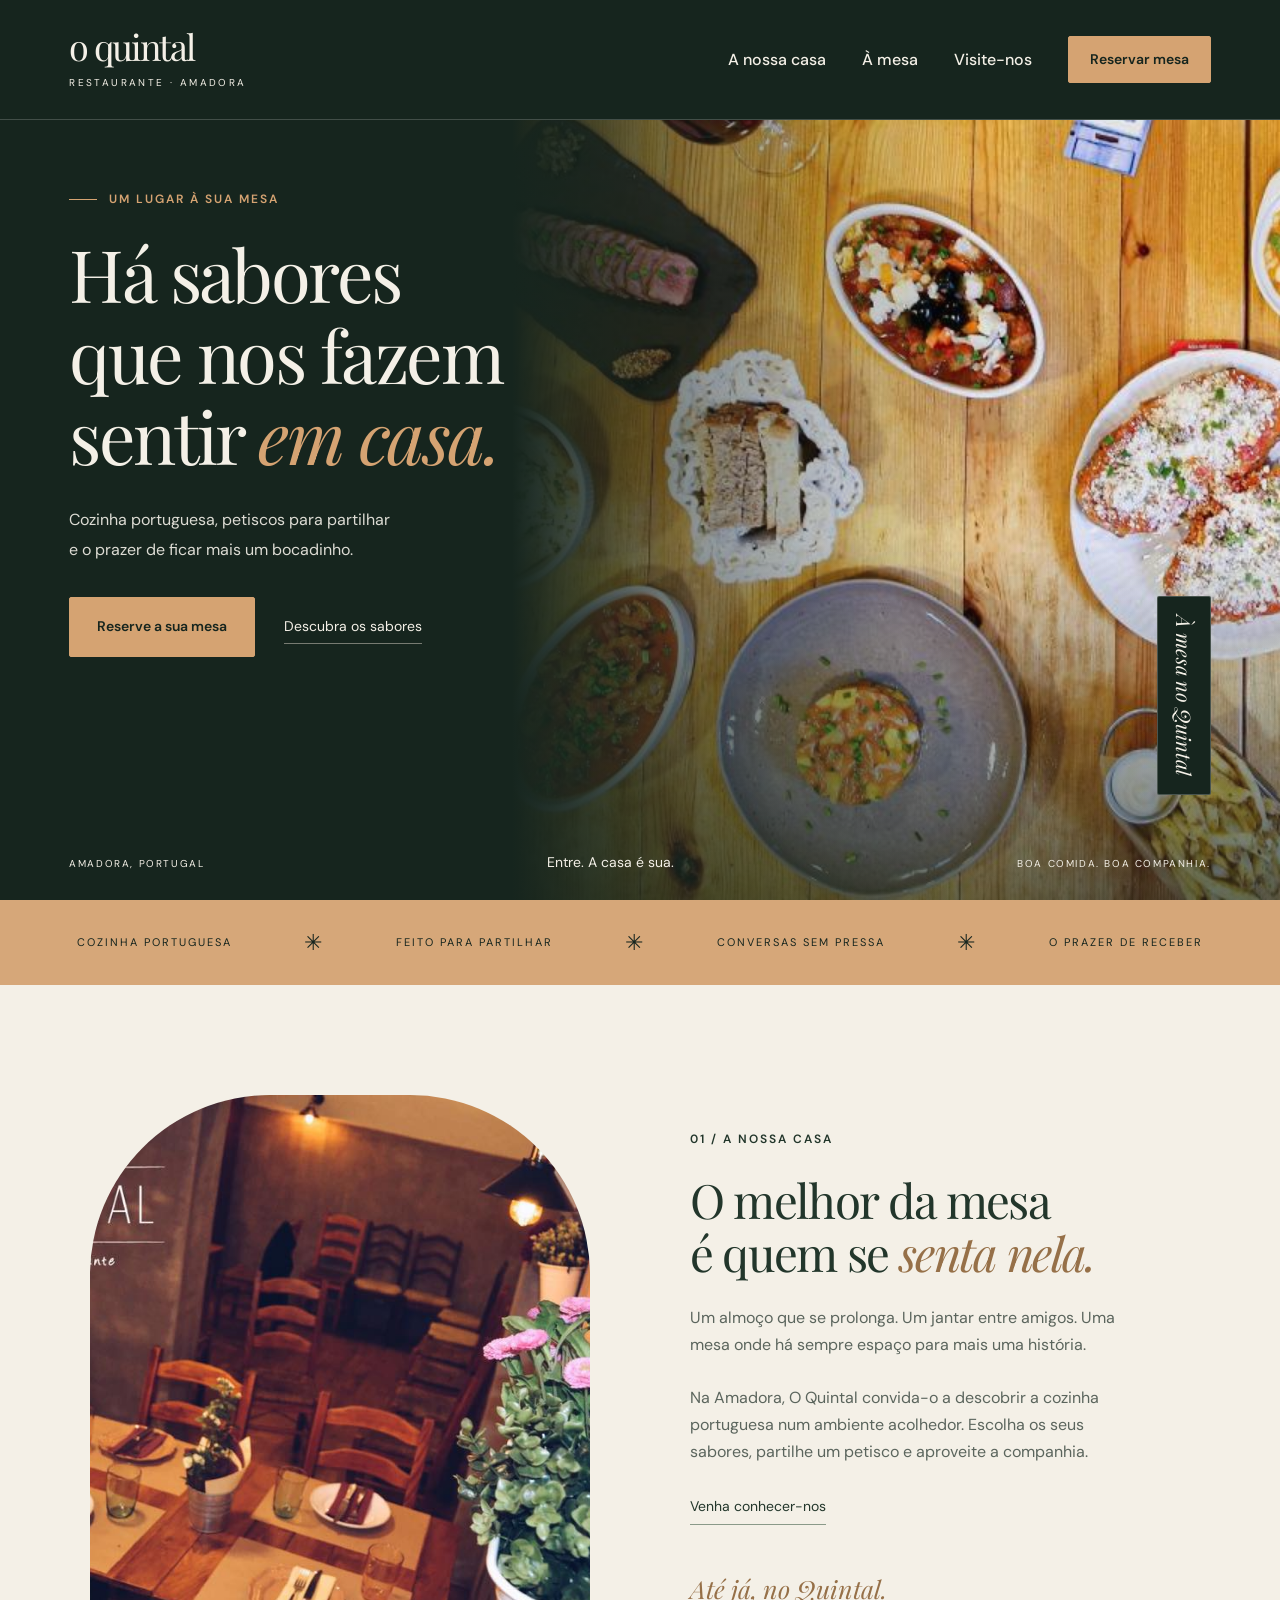
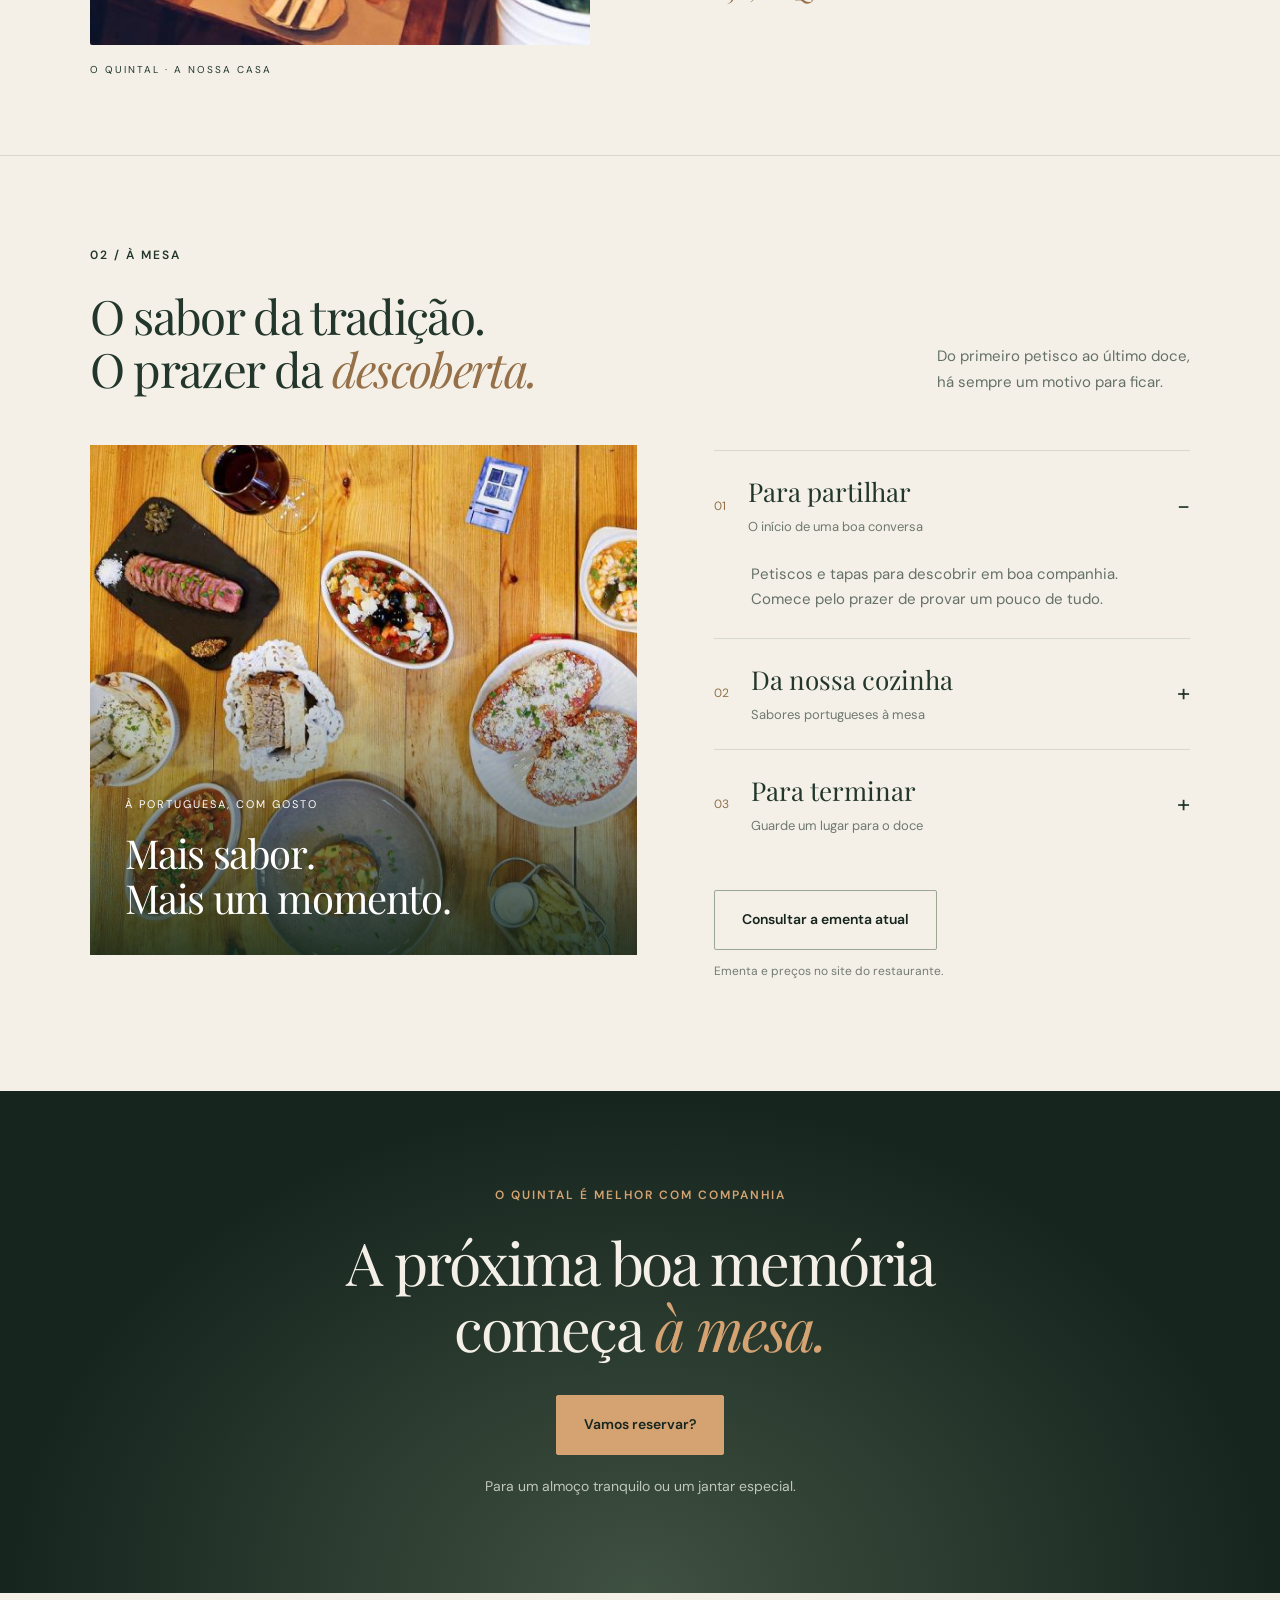
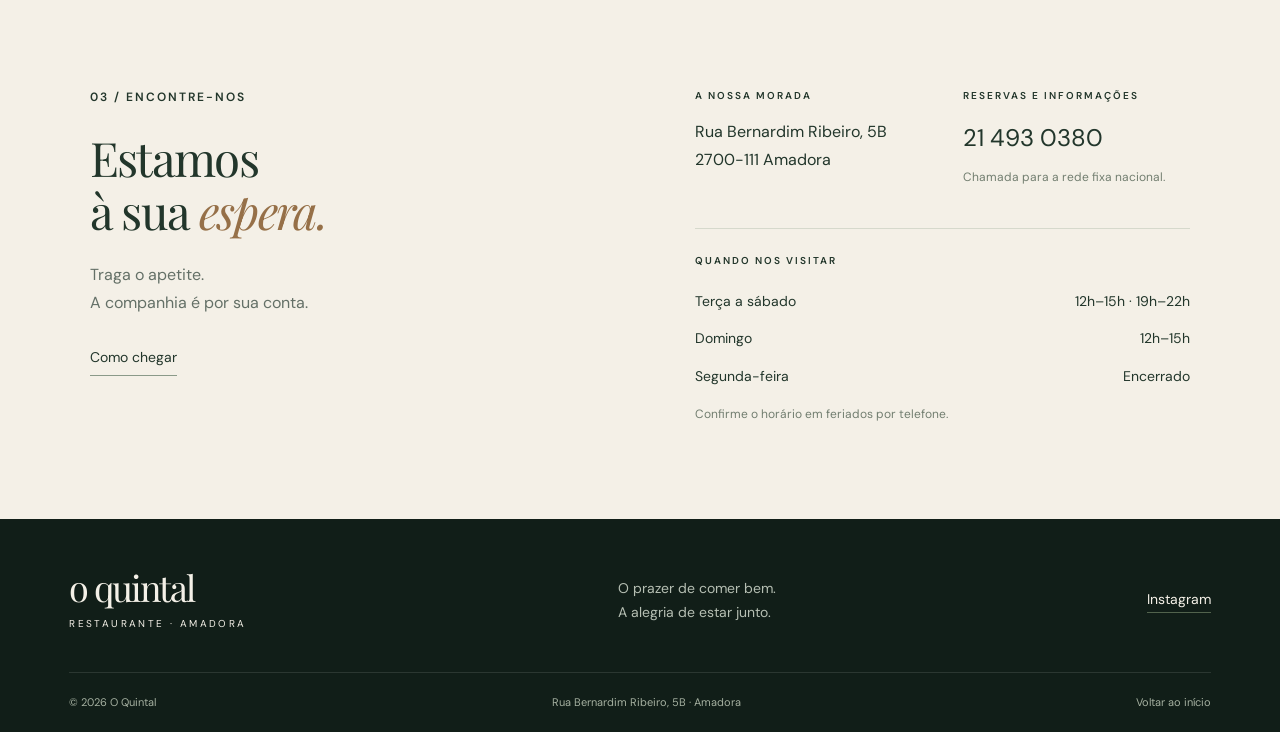
==== index.html @ 5baf6ee8 "Publish O Quintal website for GitHub Pages" ====
<!doctype html>
<html lang="pt-PT">
<head>
<meta charset="UTF-8"><meta name="viewport" content="width=device-width,initial-scale=1">
<title>O Quintal | Restaurante na Amadora</title>
<meta name="description" content="Cozinha portuguesa, petiscos e boa companhia. Conheça O Quintal, na Amadora, e reserve a sua mesa pelo telefone 21 493 0380.">
<meta name="theme-color" content="#16251e">
<link rel="icon" type="image/svg+xml" href="data:image/svg+xml,%3Csvg xmlns='http://www.w3.org/2000/svg' viewBox='0 0 64 64'%3E%3Crect width='64' height='64' rx='14' fill='%2316251e'/%3E%3Ctext x='32' y='46' text-anchor='middle' font-size='47' font-family='Georgia' fill='%23e4c49e'%3EQ%3C/text%3E%3C/svg%3E">
<link rel="stylesheet" href="style.css">
</head>
<body>
<a class="skip" href="#main">Saltar para o conteúdo</a>
<header class="header"><a class="brand" href="#inicio" aria-label="O Quintal, início">o quintal<span>RESTAURANTE · AMADORA</span></a><button class="menu-toggle" aria-expanded="false" aria-controls="navigation">Menu <span>☰</span></button><nav id="navigation" aria-label="Navegação principal"><a href="#casa">A nossa casa</a><a href="#mesa">À mesa</a><a href="#visita">Visite-nos</a><button class="button small reserve">Reservar mesa</button></nav></header>
<main id="main">
<section class="hero" id="inicio"><div class="hero-image" role="img" aria-label="Sabores e ambiente do restaurante O Quintal"></div><div class="hero-content"><p class="eyebrow"><span></span> UM LUGAR À SUA MESA</p><h1>Há sabores<br>que nos fazem<br>sentir <em>em casa.</em></h1><p class="hero-intro">Cozinha portuguesa, petiscos para partilhar<br class="desktop"> e o prazer de ficar mais um bocadinho.</p><div class="hero-actions"><button class="button reserve">Reserve a sua mesa</button><a class="text-link" href="#mesa">Descubra os sabores</a></div></div><div class="hero-bottom"><span>AMADORA, PORTUGAL</span><a href="#casa">Entre. A casa é sua.</a><span>BOA COMIDA. BOA COMPANHIA.</span></div><div class="photo-label">À mesa no Quintal</div></section>
<div class="ribbon"><span>COZINHA PORTUGUESA</span><i>✳</i><span>FEITO PARA PARTILHAR</span><i>✳</i><span>CONVERSAS SEM PRESSA</span><i>✳</i><span>O PRAZER DE RECEBER</span></div>
<section class="story section" id="casa"><div class="story-photo"><img src="assets/casa.jpg" alt="Um olhar sobre o ambiente do restaurante O Quintal" loading="lazy"><span class="image-caption">O QUINTAL · A NOSSA CASA</span></div><div class="story-copy"><p class="eyebrow">01 / A NOSSA CASA</p><h2>O melhor da mesa<br>é quem se <em>senta nela.</em></h2><p>Um almoço que se prolonga. Um jantar entre amigos. Uma mesa onde há sempre espaço para mais uma história.</p><p>Na Amadora, O Quintal convida-o a descobrir a cozinha portuguesa num ambiente acolhedor. Escolha os seus sabores, partilhe um petisco e aproveite a companhia.</p><a href="#visita" class="text-link dark">Venha conhecer-nos</a><div class="signature">Até já, no Quintal.</div></div></section>
<section class="food section" id="mesa"><div class="section-top"><div><p class="eyebrow">02 / À MESA</p><h2>O sabor da tradição.<br>O prazer da <em>descoberta.</em></h2></div><p>Do primeiro petisco ao último doce,<br>há sempre um motivo para ficar.</p></div><div class="food-grid"><div class="food-main"><img src="assets/mesa.jpg" alt="Um prato servido no restaurante O Quintal" loading="lazy"><div class="food-overlay"><span>À PORTUGUESA, COM GOSTO</span><h3>Mais sabor.<br>Mais um momento.</h3></div></div><div class="food-list"><button class="food-category" aria-expanded="true" aria-controls="petiscos"><span class="number">01</span><span><strong>Para partilhar</strong><small>O início de uma boa conversa</small></span><b>−</b></button><div id="petiscos" class="category-description">Petiscos e tapas para descobrir em boa companhia. Comece pelo prazer de provar um pouco de tudo.</div><button class="food-category" aria-expanded="false" aria-controls="cozinha"><span class="number">02</span><span><strong>Da nossa cozinha</strong><small>Sabores portugueses à mesa</small></span><b>+</b></button><div id="cozinha" class="category-description" hidden>Peixe, carne e opções vegetarianas. Consulte a ementa atual e escolha o que lhe apetece hoje.</div><button class="food-category" aria-expanded="false" aria-controls="doces"><span class="number">03</span><span><strong>Para terminar</strong><small>Guarde um lugar para o doce</small></span><b>+</b></button><div id="doces" class="category-description" hidden>Uma sobremesa, um café e mais uns minutos à conversa. Termine a refeição ao seu ritmo.</div><a class="button outline" href="https://oquintal.mdig.pt/" target="_blank" rel="noopener">Consultar a ementa atual</a><p class="menu-note">Ementa e preços no site do restaurante.</p></div></div></section>
<section class="invitation"><p class="eyebrow">O QUINTAL É MELHOR COM COMPANHIA</p><h2>A próxima boa memória<br>começa <em>à mesa.</em></h2><button class="button reserve">Vamos reservar?</button><span>Para um almoço tranquilo ou um jantar especial.</span></section>
<section class="visit section" id="visita"><div class="visit-heading"><p class="eyebrow">03 / ENCONTRE-NOS</p><h2>Estamos<br>à sua <em>espera.</em></h2><p>Traga o apetite.<br>A companhia é por sua conta.</p><a class="text-link dark" href="https://www.google.com/maps/search/?api=1&query=O+Quintal+Rua+Bernardim+Ribeiro+5B+Amadora" target="_blank" rel="noopener">Como chegar</a></div><div class="visit-details"><div><p class="eyebrow">A NOSSA MORADA</p><p>Rua Bernardim Ribeiro, 5B<br>2700-111 Amadora</p></div><div><p class="eyebrow">RESERVAS E INFORMAÇÕES</p><a class="phone" href="tel:+351214930380">21 493 0380</a><small>Chamada para a rede fixa nacional.</small></div><div class="hours"><p class="eyebrow">QUANDO NOS VISITAR</p><dl><div><dt>Terça a sábado</dt><dd>12h–15h · 19h–22h</dd></div><div><dt>Domingo</dt><dd>12h–15h</dd></div><div><dt>Segunda-feira</dt><dd>Encerrado</dd></div></dl><small>Confirme o horário em feriados por telefone.</small></div></div></section>
</main>
<footer><div class="footer-top"><a href="#inicio" class="brand">o quintal<span>RESTAURANTE · AMADORA</span></a><p>O prazer de comer bem.<br>A alegria de estar junto.</p><a href="https://www.instagram.com/oquintalrestaurante_/" target="_blank" rel="noopener">Instagram</a></div><div class="footer-bottom"><span>© <span id="year">2026</span> O Quintal</span><span>Rua Bernardim Ribeiro, 5B · Amadora</span><a href="#inicio">Voltar ao início</a></div></footer>
<dialog id="reservation"><button class="dialog-close" aria-label="Fechar">×</button><p class="eyebrow">UM LUGAR À SUA MESA</p><h2>Marcamos<br><em>um encontro?</em></h2><p>As reservas são feitas por telefone. Ligue-nos para combinar o dia, a hora e o número de pessoas.</p><a class="button" href="tel:+351214930380">Ligar · 21 493 0380</a><small>Chamada para a rede fixa nacional.<br>A reserva fica confirmada diretamente com o restaurante.</small></dialog>
<script src="script.js"></script>
</body></html>
---- style.css ----
@import url('https://fonts.googleapis.com/css2?family=DM+Sans:wght@400;500;600;700&family=Playfair+Display:ital,wght@0,400;0,500;0,600;1,400;1,500&display=swap');
:root{--forest:#16251e;--cream:#f4f0e7;--copper:#d5a372;--ink:#22362b;--line:#d6d9cc}*{box-sizing:border-box}html{scroll-behavior:smooth;scroll-padding-top:100px}body{margin:0;background:var(--cream);color:var(--ink);font:16px/1.7 'DM Sans',sans-serif}a{color:inherit;text-decoration:none}button{font:inherit;cursor:pointer}button,a{-webkit-tap-highlight-color:transparent}button:focus-visible,a:focus-visible{outline:3px solid var(--copper);outline-offset:5px}h1,h2,h3,p{margin:0}h1,h2,h3{font-family:'Playfair Display',Georgia,serif;font-weight:400;line-height:1.12;letter-spacing:-.035em}em{font-weight:400;color:var(--copper)}img{width:100%;height:100%;object-fit:cover;display:block}.skip{position:fixed;left:15px;top:-90px;z-index:200;background:white;padding:12px}.skip:focus{top:10px}.header{position:absolute;top:0;left:0;width:100%;padding:28px 5.4%;display:flex;justify-content:space-between;align-items:center;z-index:10;color:var(--cream);border-bottom:1px solid #ffffff24}.brand{font-family:'Playfair Display',Georgia,serif;line-height:1;font-size:36px;letter-spacing:-2px;white-space:nowrap}.brand span{font:10px/1.6 'DM Sans',sans-serif;letter-spacing:2.4px;display:block;margin-top:11px}.header nav{display:flex;gap:36px;align-items:center;font-size:14px}.button{display:inline-flex;justify-content:center;align-items:center;background:var(--copper);border:1px solid var(--copper);color:var(--forest);padding:17px 27px;font-weight:600;font-size:14px;transition:background .2s,transform .2s;border-radius:2px}.button:hover{background:#ecc09a;transform:translateY(-2px)}.button.small{padding:11px 21px}.menu-toggle{display:none}.hero{position:relative;min-height:800px;height:100svh;max-height:1050px;background:var(--forest);color:var(--cream);overflow:hidden}.hero-image{position:absolute;inset:0 0 0 40%;background:url('assets/hero.jpg') center/cover}.hero-image:after{content:'';position:absolute;inset:0;background:linear-gradient(90deg,var(--forest) 0%,#16251e70 25%,#16251e0a 60%),linear-gradient(0deg,#16251e9c,transparent 40%)}.hero-content{position:relative;padding:190px 5.4% 125px;max-width:850px}.eyebrow{font-size:12px;font-weight:600;letter-spacing:2px;line-height:1.5;margin-bottom:25px}.hero .eyebrow{color:var(--copper);display:flex;align-items:center;gap:12px}.eyebrow span{width:28px;height:1px;background:var(--copper)}h1{font-size:clamp(56px,5.65vw,86px)}.hero-intro{margin-top:29px;color:#dddcd4;font-size:16px;line-height:1.85}.hero-actions{display:flex;gap:29px;align-items:center;margin-top:33px}.text-link{font-size:14px;display:inline-block;border-bottom:1px solid #dfdace7a;padding:5px 0}.text-link:hover{color:var(--copper)}.hero-bottom{position:absolute;bottom:25px;left:5.4%;right:5.4%;display:flex;justify-content:space-between;font-size:10px;letter-spacing:1.6px;align-items:center}.hero-bottom a{font-size:14px;letter-spacing:0}.photo-label{position:absolute;right:5.4%;bottom:105px;font-family:'Playfair Display';font-size:18px;font-style:italic;writing-mode:vertical-rl}.ribbon{display:flex;justify-content:space-around;align-items:center;padding:24px 4%;background:#d6a779;font-size:11px;letter-spacing:2px;gap:20px;color:var(--forest)}.ribbon i{font-style:normal;font-size:22px}.section{padding:110px 7%;max-width:1600px;margin:auto}.story{display:grid;grid-template-columns:1fr 1fr;gap:9%;align-items:center}.story-photo{height:550px;position:relative}.story-photo img{border-radius:180px 180px 2px 2px}.image-caption{position:absolute;bottom:-33px;font-size:10px;letter-spacing:2px}.story-copy h2,h2{font-size:clamp(37px,3.7vw,56px)}.story-copy em,.visit em,.food em{color:#967048}.story-copy p:not(.eyebrow){margin-top:25px;color:#5b655d;max-width:430px}.dark{border-color:#8a9a89;margin-top:25px}.signature{font-family:'Playfair Display';font-size:25px;font-style:italic;margin-top:43px;color:#967048}.food{border-top:1px solid var(--line);padding-top:90px}.section-top{display:flex;justify-content:space-between;gap:30px;align-items:flex-end}.section-top>p{color:#647067;font-size:15px}.food-grid{display:grid;grid-template-columns:1.15fr 1fr;gap:7%;margin-top:50px}.food-main{position:relative;height:510px;overflow:hidden}.food-main:after{content:'';position:absolute;inset:40% 0 0;background:linear-gradient(transparent,#10271ad9)}.food-overlay{position:absolute;bottom:35px;left:35px;z-index:1;color:white}.food-overlay>span{font-size:11px;letter-spacing:2px}.food-overlay h3{font-size:40px;margin-top:15px}.food-list{padding-top:5px}.food-category{width:100%;display:flex;align-items:center;gap:22px;text-align:left;border:0;border-top:1px solid var(--line);background:transparent;padding:23px 0;color:var(--ink)}.food-category .number{font-size:12px;color:#92704a}.food-category strong{font:26px 'Playfair Display';display:block}.food-category small{display:block;color:#70796f;font-size:13px;margin-top:7px}.food-category b{margin-left:auto;font-size:24px;font-weight:400}.category-description{font-size:15px;line-height:1.7;color:#657067;padding:0 30px 25px 37px}.outline{background:transparent;border-color:#9aa792;margin-top:30px}.menu-note{font-size:12px;color:#737c72;margin-top:11px}.invitation{background:var(--forest);color:var(--cream);text-align:center;padding:95px 20px;background-image:radial-gradient(ellipse at 50% 100%,#3f5141 0%,transparent 70%)}.invitation .eyebrow{color:var(--copper)}.invitation h2{font-size:clamp(40px,4.6vw,68px)}.invitation .button{margin-top:34px}.invitation>span{display:block;margin-top:20px;font-size:14px;color:#bfc6bb}.visit{display:grid;grid-template-columns:1fr 1fr;gap:10%;padding-top:95px;padding-bottom:95px}.visit-heading>p:not(.eyebrow){margin-top:24px;color:#647067}.visit-details{display:grid;grid-template-columns:1fr 1fr;gap:40px}.visit-details .eyebrow{font-size:10px;margin-bottom:15px}.visit-details small{display:block;font-size:12px;color:#727e70;margin-top:8px}.phone{font-size:24px;white-space:nowrap}.hours{grid-column:1/-1;border-top:1px solid var(--line);padding-top:24px}dl{margin:0}dl div{display:flex;justify-content:space-between;font-size:14px;padding:7px 0;gap:20px}dd{margin:0}footer{background:#111e18;padding:50px 5.4% 20px;color:var(--cream)}.footer-top{display:flex;justify-content:space-between;align-items:center;padding-bottom:40px}.footer-top>p{font-size:14px;color:#b6bfb3}.footer-top>a:last-child{font-size:14px;border-bottom:1px solid #52634d}.footer-bottom{border-top:1px solid #ffffff1c;padding-top:20px;display:flex;justify-content:space-between;gap:20px;font-size:11px;color:#a5b0a0}dialog{background:var(--cream);color:var(--ink);padding:50px;max-width:530px;width:calc(100% - 30px);border:0;border-radius:4px}dialog::backdrop{background:#09140fcc;backdrop-filter:blur(5px)}dialog h2{font-size:48px}dialog em{color:#967048}dialog p:not(.eyebrow){margin-top:25px;color:#677164}dialog .button{margin-top:27px}dialog small{display:block;margin-top:20px;color:#6f786b;font-size:12px}.dialog-close{position:absolute;right:17px;top:10px;background:none;border:0;font-size:32px;color:var(--ink)}
@media(min-width:1600px){.hero-content{padding-top:220px}}@media(max-width:1000px){.header nav{gap:20px}.hero-content{padding-top:180px}.hero-image{left:25%}.section{padding:80px 5%}.story{gap:6%}.story-photo{height:470px}.food-grid{gap:5%}.visit-details{grid-template-columns:1fr;gap:24px}.hours{grid-column:auto}.hero-bottom>span:last-child{display:none}.hero{min-height:790px}}
@media(max-width:700px){html{scroll-padding-top:25px}.header{padding:24px 6%}.brand{font-size:30px}.brand span{font-size:9px}.menu-toggle{display:flex;align-items:center;gap:12px;background:none;border:0;color:var(--cream);font-size:14px}.menu-toggle span{font-size:23px}.header nav{display:none;position:absolute;left:0;right:0;top:100%;background:var(--forest);padding:25px 6%;border-top:1px solid #ffffff24}.header nav.open{display:flex;flex-direction:column;align-items:flex-start}.hero{height:auto;min-height:830px}.hero-image{left:0;background-position:65% center;opacity:.62}.hero-image:after{background:linear-gradient(90deg,#16251ee0,#16251e50),linear-gradient(0deg,#16251e,transparent 80%)}.hero-content{padding:178px 6% 130px}.hero .eyebrow{font-size:10px;letter-spacing:1.6px}h1{font-size:55px}.hero-intro{font-size:15px}.hero-actions{gap:22px;flex-wrap:wrap}.hero-bottom{left:6%;right:6%;bottom:30px;align-items:flex-end;gap:20px}.hero-bottom span{font-size:9px;max-width:120px}.photo-label{display:none}.ribbon{padding:20px 15px;flex-wrap:wrap;gap:9px 20px;font-size:9px;letter-spacing:1.5px}.ribbon i{font-size:15px}.ribbon>span:nth-of-type(n+3),.ribbon i:nth-of-type(n+2){display:none}.section{padding:65px 6%}.story,.food-grid,.visit{grid-template-columns:1fr;gap:45px}.story-photo{height:430px;margin-bottom:20px}.story-photo img{border-radius:140px 140px 2px 2px}.story-copy h2,h2{font-size:38px}.eyebrow{font-size:10px;margin-bottom:20px}.story-copy p:not(.eyebrow){font-size:15px}.signature{margin-top:28px}.section-top{display:block}.section-top>p{margin-top:25px}.food-grid{margin-top:35px;gap:25px}.food-main{height:380px}.food-overlay{left:25px;bottom:25px}.food-overlay h3{font-size:36px}.invitation{padding:65px 6%}.invitation h2{font-size:41px}.invitation .eyebrow{font-size:9px;letter-spacing:1.5px}.visit-details{grid-template-columns:1fr;gap:30px}.visit .phone{font-size:28px}.visit-details .eyebrow{font-size:11px}.visit-details small{font-size:12px}.footer-top{flex-wrap:wrap;gap:30px}.footer-top>p{font-size:13px}.footer-bottom{flex-direction:column;gap:8px}dialog{padding:40px 27px}dialog h2{font-size:42px}.desktop{display:none}}@media(prefers-reduced-motion:reduce){html{scroll-behavior:auto}*{transition:none!important}}
/* Keep navigation and the photo caption readable over every image area. */
.header{background:#16251e;border-bottom:1px solid #ffffff30;color:#f4f0e7}
.header nav{font-size:16px;font-weight:500}
.header nav>a{padding:8px 0;color:#f4f0e7}
.header nav>a:hover{color:#e9ba8d}
.menu-toggle{color:#f4f0e7;font-weight:600}
.photo-label{background:#16251e;color:#f4f0e7;border:1px solid #ffffff38;padding:18px 12px;font-size:20px;line-height:1.4;border-radius:2px}
@media(max-width:700px){.photo-label{display:block;writing-mode:horizontal-tb;right:6%;bottom:105px;padding:9px 14px;font-size:16px}.header nav{font-size:16px}.menu-toggle{font-size:16px}}
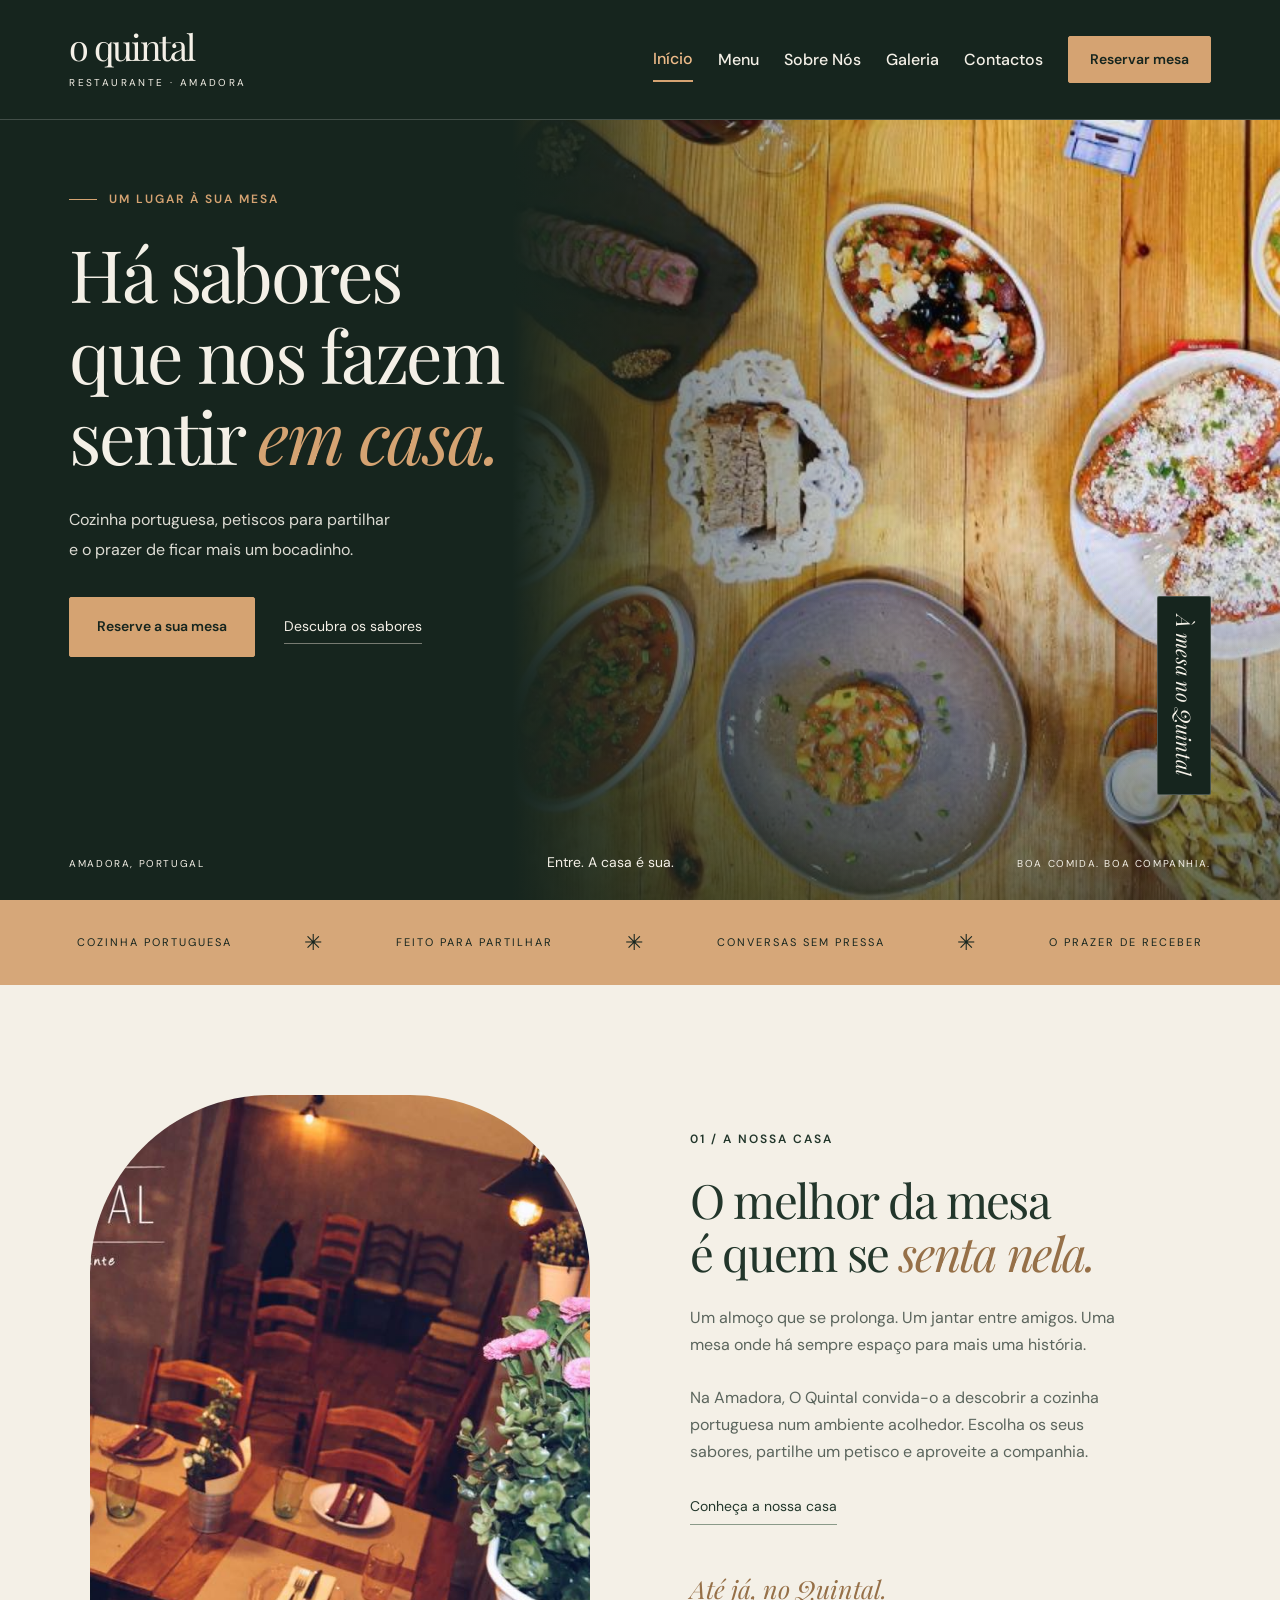
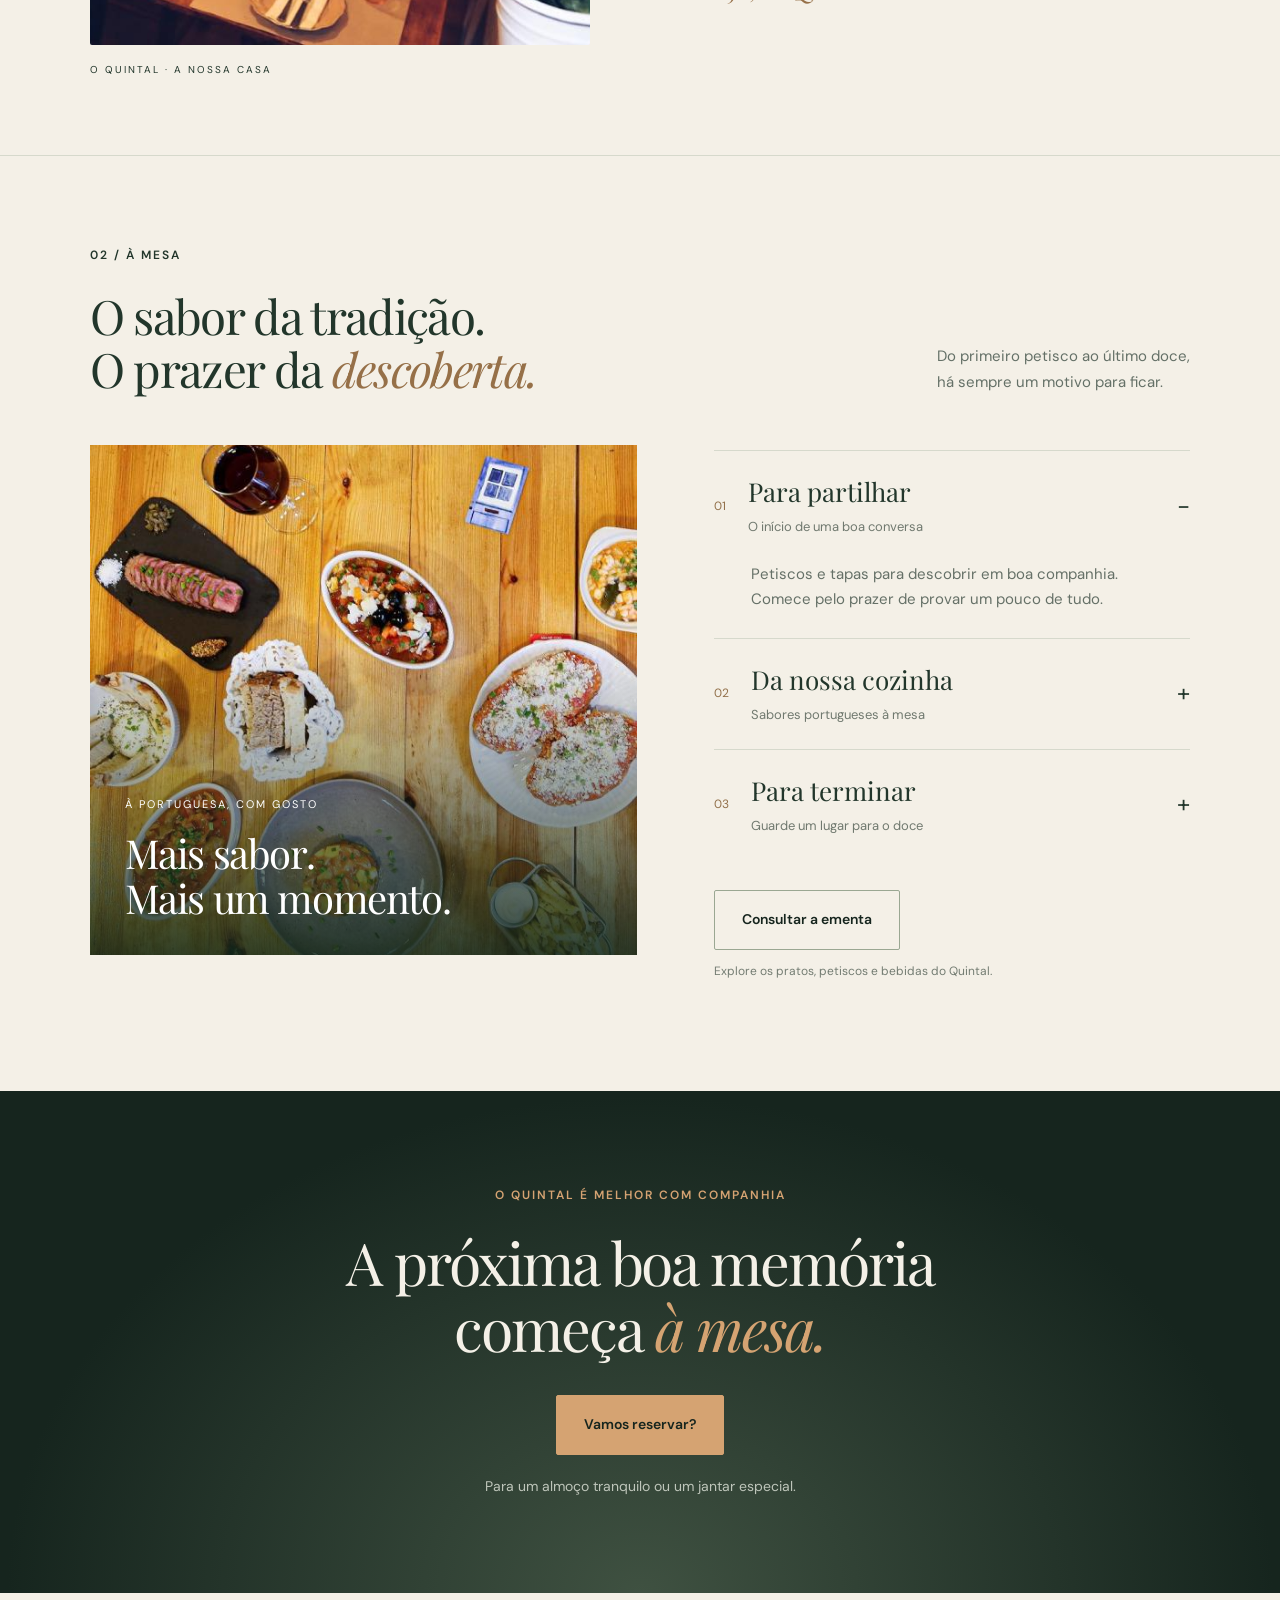
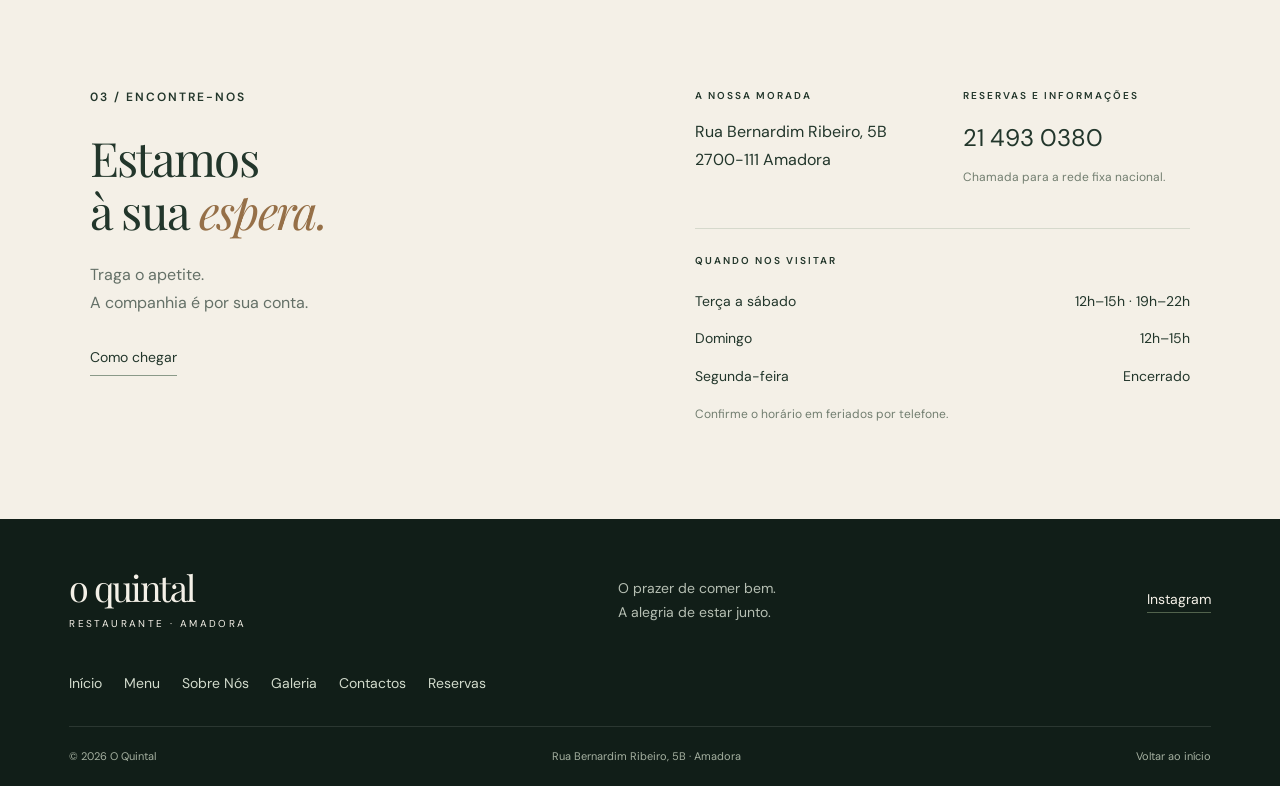
==== commit 5ed552e4: "Add menu, about, gallery, contacts and reservations pages" ====
--- a/index.html
+++ b/index.html
@@ -6,20 +6,21 @@
 <meta name="description" content="Cozinha portuguesa, petiscos e boa companhia. Conheça O Quintal, na Amadora, e reserve a sua mesa pelo telefone 21 493 0380.">
 <meta name="theme-color" content="#16251e">
 <link rel="icon" type="image/svg+xml" href="data:image/svg+xml,%3Csvg xmlns='http://www.w3.org/2000/svg' viewBox='0 0 64 64'%3E%3Crect width='64' height='64' rx='14' fill='%2316251e'/%3E%3Ctext x='32' y='46' text-anchor='middle' font-size='47' font-family='Georgia' fill='%23e4c49e'%3EQ%3C/text%3E%3C/svg%3E">
-<link rel="stylesheet" href="style.css">
+<link rel="stylesheet" href="style.css"><link rel="stylesheet" href="pages.css">
 </head>
 <body>
 <a class="skip" href="#main">Saltar para o conteúdo</a>
-<header class="header"><a class="brand" href="#inicio" aria-label="O Quintal, início">o quintal<span>RESTAURANTE · AMADORA</span></a><button class="menu-toggle" aria-expanded="false" aria-controls="navigation">Menu <span>☰</span></button><nav id="navigation" aria-label="Navegação principal"><a href="#casa">A nossa casa</a><a href="#mesa">À mesa</a><a href="#visita">Visite-nos</a><button class="button small reserve">Reservar mesa</button></nav></header>
+<header class="header"><a class="brand" href="index.html" aria-label="O Quintal, início">o quintal<span>RESTAURANTE · AMADORA</span></a><button class="menu-toggle" aria-expanded="false" aria-controls="navigation">Menu <span aria-hidden="true">☰</span></button><nav id="navigation" aria-label="Navegação principal"><a href="index.html" aria-current="page">Início</a><a href="menu.html">Menu</a><a href="sobre-nos.html">Sobre Nós</a><a href="galeria.html">Galeria</a><a href="contactos.html">Contactos</a><a class="button small" href="reservas.html">Reservar mesa</a></nav></header>
 <main id="main">
-<section class="hero" id="inicio"><div class="hero-image" role="img" aria-label="Sabores e ambiente do restaurante O Quintal"></div><div class="hero-content"><p class="eyebrow"><span></span> UM LUGAR À SUA MESA</p><h1>Há sabores<br>que nos fazem<br>sentir <em>em casa.</em></h1><p class="hero-intro">Cozinha portuguesa, petiscos para partilhar<br class="desktop"> e o prazer de ficar mais um bocadinho.</p><div class="hero-actions"><button class="button reserve">Reserve a sua mesa</button><a class="text-link" href="#mesa">Descubra os sabores</a></div></div><div class="hero-bottom"><span>AMADORA, PORTUGAL</span><a href="#casa">Entre. A casa é sua.</a><span>BOA COMIDA. BOA COMPANHIA.</span></div><div class="photo-label">À mesa no Quintal</div></section>
+<section class="hero" id="inicio"><div class="hero-image" role="img" aria-label="Sabores e ambiente do restaurante O Quintal"></div><div class="hero-content"><p class="eyebrow"><span></span> UM LUGAR À SUA MESA</p><h1>Há sabores<br>que nos fazem<br>sentir <em>em casa.</em></h1><p class="hero-intro">Cozinha portuguesa, petiscos para partilhar<br class="desktop"> e o prazer de ficar mais um bocadinho.</p><div class="hero-actions"><a class="button" href="reservas.html">Reserve a sua mesa</a><a class="text-link" href="menu.html">Descubra os sabores</a></div></div><div class="hero-bottom"><span>AMADORA, PORTUGAL</span><a href="#casa">Entre. A casa é sua.</a><span>BOA COMIDA. BOA COMPANHIA.</span></div><div class="photo-label">À mesa no Quintal</div></section>
 <div class="ribbon"><span>COZINHA PORTUGUESA</span><i>✳</i><span>FEITO PARA PARTILHAR</span><i>✳</i><span>CONVERSAS SEM PRESSA</span><i>✳</i><span>O PRAZER DE RECEBER</span></div>
-<section class="story section" id="casa"><div class="story-photo"><img src="assets/casa.jpg" alt="Um olhar sobre o ambiente do restaurante O Quintal" loading="lazy"><span class="image-caption">O QUINTAL · A NOSSA CASA</span></div><div class="story-copy"><p class="eyebrow">01 / A NOSSA CASA</p><h2>O melhor da mesa<br>é quem se <em>senta nela.</em></h2><p>Um almoço que se prolonga. Um jantar entre amigos. Uma mesa onde há sempre espaço para mais uma história.</p><p>Na Amadora, O Quintal convida-o a descobrir a cozinha portuguesa num ambiente acolhedor. Escolha os seus sabores, partilhe um petisco e aproveite a companhia.</p><a href="#visita" class="text-link dark">Venha conhecer-nos</a><div class="signature">Até já, no Quintal.</div></div></section>
-<section class="food section" id="mesa"><div class="section-top"><div><p class="eyebrow">02 / À MESA</p><h2>O sabor da tradição.<br>O prazer da <em>descoberta.</em></h2></div><p>Do primeiro petisco ao último doce,<br>há sempre um motivo para ficar.</p></div><div class="food-grid"><div class="food-main"><img src="assets/mesa.jpg" alt="Um prato servido no restaurante O Quintal" loading="lazy"><div class="food-overlay"><span>À PORTUGUESA, COM GOSTO</span><h3>Mais sabor.<br>Mais um momento.</h3></div></div><div class="food-list"><button class="food-category" aria-expanded="true" aria-controls="petiscos"><span class="number">01</span><span><strong>Para partilhar</strong><small>O início de uma boa conversa</small></span><b>−</b></button><div id="petiscos" class="category-description">Petiscos e tapas para descobrir em boa companhia. Comece pelo prazer de provar um pouco de tudo.</div><button class="food-category" aria-expanded="false" aria-controls="cozinha"><span class="number">02</span><span><strong>Da nossa cozinha</strong><small>Sabores portugueses à mesa</small></span><b>+</b></button><div id="cozinha" class="category-description" hidden>Peixe, carne e opções vegetarianas. Consulte a ementa atual e escolha o que lhe apetece hoje.</div><button class="food-category" aria-expanded="false" aria-controls="doces"><span class="number">03</span><span><strong>Para terminar</strong><small>Guarde um lugar para o doce</small></span><b>+</b></button><div id="doces" class="category-description" hidden>Uma sobremesa, um café e mais uns minutos à conversa. Termine a refeição ao seu ritmo.</div><a class="button outline" href="https://oquintal.mdig.pt/" target="_blank" rel="noopener">Consultar a ementa atual</a><p class="menu-note">Ementa e preços no site do restaurante.</p></div></div></section>
-<section class="invitation"><p class="eyebrow">O QUINTAL É MELHOR COM COMPANHIA</p><h2>A próxima boa memória<br>começa <em>à mesa.</em></h2><button class="button reserve">Vamos reservar?</button><span>Para um almoço tranquilo ou um jantar especial.</span></section>
+<section class="story section" id="casa"><div class="story-photo"><img src="assets/casa.jpg" alt="Um olhar sobre o ambiente do restaurante O Quintal" loading="lazy"><span class="image-caption">O QUINTAL · A NOSSA CASA</span></div><div class="story-copy"><p class="eyebrow">01 / A NOSSA CASA</p><h2>O melhor da mesa<br>é quem se <em>senta nela.</em></h2><p>Um almoço que se prolonga. Um jantar entre amigos. Uma mesa onde há sempre espaço para mais uma história.</p><p>Na Amadora, O Quintal convida-o a descobrir a cozinha portuguesa num ambiente acolhedor. Escolha os seus sabores, partilhe um petisco e aproveite a companhia.</p><a href="sobre-nos.html" class="text-link dark">Conheça a nossa casa</a><div class="signature">Até já, no Quintal.</div></div></section>
+<section class="food section" id="mesa"><div class="section-top"><div><p class="eyebrow">02 / À MESA</p><h2>O sabor da tradição.<br>O prazer da <em>descoberta.</em></h2></div><p>Do primeiro petisco ao último doce,<br>há sempre um motivo para ficar.</p></div><div class="food-grid"><div class="food-main"><img src="assets/mesa.jpg" alt="Um prato servido no restaurante O Quintal" loading="lazy"><div class="food-overlay"><span>À PORTUGUESA, COM GOSTO</span><h3>Mais sabor.<br>Mais um momento.</h3></div></div><div class="food-list"><button class="food-category" aria-expanded="true" aria-controls="petiscos"><span class="number">01</span><span><strong>Para partilhar</strong><small>O início de uma boa conversa</small></span><b>−</b></button><div id="petiscos" class="category-description">Petiscos e tapas para descobrir em boa companhia. Comece pelo prazer de provar um pouco de tudo.</div><button class="food-category" aria-expanded="false" aria-controls="cozinha"><span class="number">02</span><span><strong>Da nossa cozinha</strong><small>Sabores portugueses à mesa</small></span><b>+</b></button><div id="cozinha" class="category-description" hidden>Peixe, carne e opções vegetarianas. Consulte a ementa atual e escolha o que lhe apetece hoje.</div><button class="food-category" aria-expanded="false" aria-controls="doces"><span class="number">03</span><span><strong>Para terminar</strong><small>Guarde um lugar para o doce</small></span><b>+</b></button><div id="doces" class="category-description" hidden>Uma sobremesa, um café e mais uns minutos à conversa. Termine a refeição ao seu ritmo.</div><a class="button outline" href="menu.html">Consultar a ementa</a><p class="menu-note">Explore os pratos, petiscos e bebidas do Quintal.</p></div></div></section>
+<section class="invitation"><p class="eyebrow">O QUINTAL É MELHOR COM COMPANHIA</p><h2>A próxima boa memória<br>começa <em>à mesa.</em></h2><a class="button" href="reservas.html">Vamos reservar?</a><span>Para um almoço tranquilo ou um jantar especial.</span></section>
 <section class="visit section" id="visita"><div class="visit-heading"><p class="eyebrow">03 / ENCONTRE-NOS</p><h2>Estamos<br>à sua <em>espera.</em></h2><p>Traga o apetite.<br>A companhia é por sua conta.</p><a class="text-link dark" href="https://www.google.com/maps/search/?api=1&query=O+Quintal+Rua+Bernardim+Ribeiro+5B+Amadora" target="_blank" rel="noopener">Como chegar</a></div><div class="visit-details"><div><p class="eyebrow">A NOSSA MORADA</p><p>Rua Bernardim Ribeiro, 5B<br>2700-111 Amadora</p></div><div><p class="eyebrow">RESERVAS E INFORMAÇÕES</p><a class="phone" href="tel:+351214930380">21 493 0380</a><small>Chamada para a rede fixa nacional.</small></div><div class="hours"><p class="eyebrow">QUANDO NOS VISITAR</p><dl><div><dt>Terça a sábado</dt><dd>12h–15h · 19h–22h</dd></div><div><dt>Domingo</dt><dd>12h–15h</dd></div><div><dt>Segunda-feira</dt><dd>Encerrado</dd></div></dl><small>Confirme o horário em feriados por telefone.</small></div></div></section>
 </main>
-<footer><div class="footer-top"><a href="#inicio" class="brand">o quintal<span>RESTAURANTE · AMADORA</span></a><p>O prazer de comer bem.<br>A alegria de estar junto.</p><a href="https://www.instagram.com/oquintalrestaurante_/" target="_blank" rel="noopener">Instagram</a></div><div class="footer-bottom"><span>© <span id="year">2026</span> O Quintal</span><span>Rua Bernardim Ribeiro, 5B · Amadora</span><a href="#inicio">Voltar ao início</a></div></footer>
+<footer><div class="footer-top"><a href="index.html" class="brand">o quintal<span>RESTAURANTE · AMADORA</span></a><p>O prazer de comer bem.<br>A alegria de estar junto.</p><a href="https://www.instagram.com/oquintalrestaurante_/" target="_blank" rel="noopener">Instagram</a></div><nav class="footer-nav" aria-label="Navegação de rodapé"><a href="index.html">Início</a><a href="menu.html">Menu</a><a href="sobre-nos.html">Sobre Nós</a><a href="galeria.html">Galeria</a><a href="contactos.html">Contactos</a><a href="reservas.html">Reservas</a></nav><div class="footer-bottom"><span>© <span id="year">2026</span> O Quintal</span><span>Rua Bernardim Ribeiro, 5B · Amadora</span><a href="#main">Voltar ao início</a></div></footer>
 <dialog id="reservation"><button class="dialog-close" aria-label="Fechar">×</button><p class="eyebrow">UM LUGAR À SUA MESA</p><h2>Marcamos<br><em>um encontro?</em></h2><p>As reservas são feitas por telefone. Ligue-nos para combinar o dia, a hora e o número de pessoas.</p><a class="button" href="tel:+351214930380">Ligar · 21 493 0380</a><small>Chamada para a rede fixa nacional.<br>A reserva fica confirmada diretamente com o restaurante.</small></dialog>
-<script src="script.js"></script>
+<script src="shared.js"></script>
 </body></html>
+
--- a/pages.css
+++ b/pages.css
@@ -0,0 +1,15 @@
+.header nav>a.button{color:var(--forest);padding:11px 21px}.header nav>a[aria-current=page]{color:#efbc8a;border-bottom:2px solid #d5a372}.header nav{gap:25px}.footer-nav{display:flex;flex-wrap:wrap;gap:22px;font-size:14px;padding-bottom:30px;color:#d2dbcc}.inner-page .header{position:relative}.page-intro{padding:75px 7% 65px;max-width:1600px;margin:auto;border-bottom:1px solid var(--line)}.page-intro .eyebrow{color:#8b6844}.page-intro h1{font-size:clamp(48px,5.7vw,80px);color:var(--forest)}.page-intro h1 em{color:#987047}.page-lead{max-width:600px;margin-top:25px;color:#5d6a60;font-size:17px;line-height:1.8}
+.menu-layout{display:grid;grid-template-columns:200px minmax(0,1fr);gap:55px;max-width:1600px;margin:auto;padding:50px 7% 80px}.menu-index{position:sticky;top:25px;align-self:start;max-height:calc(100svh - 50px);overflow:auto;padding-right:10px}.menu-index .eyebrow{font-size:10px;margin-bottom:20px;color:#8b6844}.menu-index a{display:block;border-bottom:1px solid #d8dbce;padding:10px 0;font-size:14px;color:#3d5142}.menu-index a:hover{color:#94643c}.menu-tools{padding-bottom:20px;border-bottom:1px solid var(--line)}.menu-tools label{font-size:14px;font-weight:600;display:block;margin-bottom:9px}.search-field{display:flex;border:1px solid #a4b09c;border-radius:2px;background:#fffdf8}.search-field input{flex:1;min-width:0;width:100%;border:0;padding:14px 16px;background:transparent;font:16px 'DM Sans',sans-serif;color:var(--forest)}.search-field input:focus{outline:2px solid #8f6841;outline-offset:2px}.search-field button{border:0;border-left:1px solid var(--line);padding:8px 18px;background:transparent;font-size:14px;color:#465740}.menu-status{font-size:13px;color:#65735d;margin-top:10px;min-height:22px}.menu-section{padding-top:45px;scroll-margin-top:24px}.menu-section-head{display:flex;align-items:baseline;gap:17px;margin-bottom:25px}.menu-section-head>span{color:#95704b;font-size:12px}.menu-section h2{font-size:34px;letter-spacing:-.025em}.menu-section-head p{margin-top:7px;color:#65705e;font-size:14px}.menu-cards{display:grid;grid-template-columns:repeat(2,minmax(0,1fr));gap:14px}.menu-card{display:flex;flex-direction:row-reverse;align-items:stretch;border:1px solid #d7dbce;border-radius:3px;background:#fbf9f3;overflow:hidden;min-height:125px}.dish-copy{padding:18px;flex:1;min-width:0}.menu-card h3{font:500 17px/1.5 'DM Sans',sans-serif;letter-spacing:-.02em}.dish-price{display:block;color:#866039;font-size:16px;font-weight:600;white-space:nowrap;margin-top:10px}.menu-card p{font-size:12px;color:#66725d;line-height:1.55;margin-top:5px}.menu-card img{width:95px;min-width:95px;height:auto;object-fit:cover}.menu-footnote{border-top:1px solid var(--line);margin-top:45px;padding-top:22px;color:#63705d;font-size:14px}.menu-footnote p+p{margin-top:10px}.empty-result{padding:40px 20px;color:#526747;background:#e7e8dc;margin-top:25px}
+.about-story{display:grid;grid-template-columns:1fr 1fr;align-items:center;gap:7%;padding-top:70px;padding-bottom:70px}.about-story>img{height:520px;object-fit:cover;border-radius:3px}.about-story p:not(.eyebrow){margin-top:25px;color:#596a59;font-size:16px}.about-story .eyebrow{color:#946b44}.values{display:grid;grid-template-columns:repeat(3,1fr);gap:45px;border-top:1px solid var(--line);padding-top:55px;padding-bottom:60px}.values article>span{color:#956d44;font-size:12px}.values h3{font-size:28px;margin-top:18px;line-height:1.3}.values p{font-size:15px;color:#63735f;margin-top:18px}.about-links{border-top:1px solid var(--line);display:flex;justify-content:space-between;gap:30px;align-items:center;padding-top:60px;padding-bottom:65px}.about-links>div{display:flex;align-items:center;gap:30px}.about-links .dark{margin-top:0}
+.gallery-section{padding-top:40px;padding-bottom:80px}.gallery-filters{display:flex;gap:12px;flex-wrap:wrap;margin-bottom:35px}.gallery-filters button{border:1px solid #9fac93;color:#344c36;background:transparent;padding:11px 22px;font-size:14px;border-radius:2px}.gallery-filters button[aria-pressed=true]{background:var(--forest);border-color:var(--forest);color:var(--cream)}.gallery-grid{display:grid;grid-template-columns:repeat(3,minmax(0,1fr));gap:32px 24px}.gallery-item{margin:0;min-width:0}.gallery-item:first-child{grid-column:span 2}.gallery-item a{display:block;position:relative;overflow:hidden;border-radius:3px}.gallery-item img{aspect-ratio:4/3;height:auto;object-fit:cover;transition:transform .3s}.gallery-item:first-child img{aspect-ratio:8.3/3}.gallery-item a:hover img{transform:scale(1.04)}.zoom-label{position:absolute;bottom:15px;right:15px;padding:5px 12px;background:#14271dea;color:var(--cream);font-size:12px}.gallery-item figcaption{padding-top:14px}.gallery-item small{font-size:10px;letter-spacing:1.5px;color:#916e46}.gallery-item h2{font:500 17px/1.5 'DM Sans',sans-serif;letter-spacing:0;margin-top:4px}.lightbox{padding:50px 25px 20px;max-width:1000px;width:calc(100% - 35px)}.lightbox img{max-height:70svh;width:100%;object-fit:contain;height:auto}.lightbox p{font-size:16px;text-align:center;margin-top:12px}
+.contact-grid{display:grid;grid-template-columns:repeat(3,minmax(0,1fr));gap:25px;padding-top:55px;padding-bottom:65px}.contact-card{padding:32px 25px;border:1px solid #d0d6c7;display:flex;flex-direction:column;align-items:flex-start;background:#fbf9f3}.contact-card .eyebrow{color:#8d6942;font-size:11px}.contact-card h2{font-size:30px;margin-bottom:20px}.contact-card address{font-style:normal;font-size:16px;line-height:1.9}.contact-card p:not(.eyebrow){font-size:15px;color:#606f58}.contact-card small{display:block;font-size:12px;color:#6b775f;margin:10px 0}.contact-card .button{margin-top:25px;font-size:13px;padding:13px 20px}.contact-card dl{width:100%}.contact-card dl div{flex-direction:column;gap:1px;border-bottom:1px solid #dde0d4;padding:8px 0}.contact-card dd{font-size:14px;color:#68745e}.location-section{display:grid;grid-template-columns:1fr 1.15fr;gap:6%;align-items:center;border-top:1px solid var(--line);padding-top:60px;padding-bottom:60px}.location-section p:not(.eyebrow){margin-top:25px;color:#65715d}.location-section iframe{height:380px;width:100%;border:1px solid #bac5b3;border-radius:3px;background:#e2e6db}.contact-social{display:flex;gap:35px;align-items:center;justify-content:space-between;border-top:1px solid var(--line);padding-top:55px;padding-bottom:60px}.contact-social .button{margin-top:0}
+.booking-grid{display:grid;grid-template-columns:1fr 1fr;gap:8%;padding-top:65px;padding-bottom:70px;align-items:start}.booking-panel{background:var(--forest);color:var(--cream);padding:50px 40px;border-radius:3px}.booking-panel .eyebrow{color:var(--copper)}.booking-phone{font:46px/1.3 'Playfair Display',Georgia,serif;white-space:nowrap}.booking-panel>p:not(.eyebrow){margin-top:25px;color:#cbd4c4}.booking-panel .button{margin-top:30px}.booking-panel small{font-size:12px;display:block;margin-top:18px;color:#b3c0ad}.booking-info em{color:#91683f}.booking-info ol{list-style:none;counter-reset:booking;padding:0;margin:30px 0}.booking-info li{counter-increment:booking;position:relative;padding:15px 0 15px 45px;border-top:1px solid var(--line)}.booking-info li:before{content:'0' counter(booking);position:absolute;left:0;top:17px;font-size:12px;color:#8d6940}.booking-info strong{font-weight:500;font-size:17px}.booking-info li p{font-size:14px;color:#63715b;margin-top:5px}.booking-hours{border-top:1px solid var(--line);padding-top:20px}.booking-hours .eyebrow{margin-bottom:10px}.booking-bottom{border-top:1px solid var(--line);display:grid;grid-template-columns:1fr 1fr;gap:8%;align-items:center;padding-top:60px;padding-bottom:70px}.booking-bottom img{height:340px;border-radius:3px}[hidden]{display:none!important}
+@media(max-width:1100px){.header nav{gap:18px;font-size:14px}.contact-grid{gap:15px}.contact-card{padding:25px 20px}.menu-layout{grid-template-columns:170px minmax(0,1fr);gap:30px;padding-left:5%;padding-right:5%}.menu-card img{width:75px;min-width:75px}.dish-copy{padding:14px}.booking-phone{font-size:38px}}
+@media(max-width:940px){.header{padding:24px 6%}.menu-toggle{display:flex;align-items:center;gap:12px;background:none;border:0;font-size:16px}.menu-toggle span{font-size:23px}.header nav{display:none;position:absolute;top:100%;left:0;right:0;padding:25px 6%;background:var(--forest);border-top:1px solid #ffffff24}.header nav.open{display:flex;flex-direction:column;align-items:flex-start;gap:14px}.header nav>a{font-size:16px}.menu-cards{grid-template-columns:1fr}.gallery-grid{grid-template-columns:repeat(2,minmax(0,1fr))}.gallery-item:first-child{grid-column:span 2}.gallery-item:first-child img{aspect-ratio:2.2/1}.contact-grid{grid-template-columns:1fr 1fr}.contact-card:last-child{grid-column:1/-1}.contact-card:last-child dl div{flex-direction:row}.about-story{gap:5%}.about-story>img{height:430px}.values{gap:25px}.values h3{font-size:25px}.about-links{align-items:flex-start;flex-direction:column}.booking-panel{padding:35px 25px}.booking-grid{gap:5%}}
+@media(max-width:700px){.page-intro{padding:45px 6% 40px}.page-intro h1{font-size:48px}.page-lead{font-size:16px;margin-top:20px}.menu-layout{display:block;padding:25px 6% 55px}.menu-index{position:relative;top:auto;max-height:none;display:flex;gap:8px;flex-wrap:wrap;overflow:visible;padding:0 0 25px}.menu-index .eyebrow{width:100%;margin:0 0 7px}.menu-index a{padding:8px 10px;border:1px solid #cbd2c0;border-radius:2px;background:#faf8f1;font-size:13px;white-space:nowrap}.menu-section{padding-top:35px}.menu-section h2{font-size:30px}.menu-card img{width:100px;min-width:100px}.menu-card h3{font-size:16px}.dish-copy{padding:16px}.search-field button{padding:8px 12px}.about-story,.values,.location-section,.booking-grid,.booking-bottom{grid-template-columns:1fr;gap:35px}.about-story{padding-top:40px;padding-bottom:45px}.about-story>img{height:330px}.values{padding-top:35px;padding-bottom:45px;gap:35px}.values h3{font-size:29px}.about-links>div{gap:20px;flex-wrap:wrap}.gallery-section{padding-top:25px;padding-bottom:50px}.gallery-filters{gap:8px;margin-bottom:25px}.gallery-filters button{padding:9px 13px;font-size:13px}.gallery-grid{gap:25px 15px}.gallery-item:first-child img{aspect-ratio:4/3}.gallery-item h2{font-size:15px}.zoom-label{font-size:10px;padding:4px 7px;right:8px;bottom:8px}.contact-grid{grid-template-columns:1fr;padding-top:30px;padding-bottom:40px;gap:20px}.contact-card:last-child{grid-column:auto}.contact-card{padding:30px}.contact-card h2{font-size:34px}.contact-card:last-child dl div{flex-direction:row;flex-wrap:wrap}.location-section{padding-top:40px;padding-bottom:40px}.location-section iframe{height:320px}.contact-social{flex-direction:column;align-items:flex-start;padding-top:40px;padding-bottom:45px}.contact-social .button{font-size:14px;padding:14px 20px}.booking-grid{padding-top:35px;padding-bottom:45px}.booking-phone{font-size:clamp(32px,8vw,44px)}.booking-panel{padding:35px 28px}.booking-bottom{padding-top:40px;padding-bottom:45px}.booking-bottom img{height:300px}.footer-nav{gap:14px 20px}.lightbox{padding:45px 15px 15px}}
+@media(max-width:380px){.menu-card img{width:75px;min-width:75px}.dish-copy{padding:12px}.gallery-grid{grid-template-columns:1fr}.gallery-item:first-child{grid-column:auto}.page-intro h1{font-size:42px}}
+/* Keep the menu controls and first choices near the top of the page. */
+.inner-page:has(#menu-search) .page-intro{padding-top:42px;padding-bottom:35px}
+.inner-page:has(#menu-search) .page-intro h1{font-size:clamp(40px,4.5vw,62px)}
+.inner-page:has(#menu-search) .page-lead{margin-top:17px}
+@media(max-width:700px){.menu-index{flex-wrap:nowrap;overflow-x:auto;padding-bottom:17px;margin-bottom:8px}.menu-index .eyebrow{display:none}.menu-index a{flex:0 0 auto}.inner-page:has(#menu-search) .page-intro{padding-top:32px;padding-bottom:28px}.inner-page:has(#menu-search) .page-intro h1{font-size:42px}}
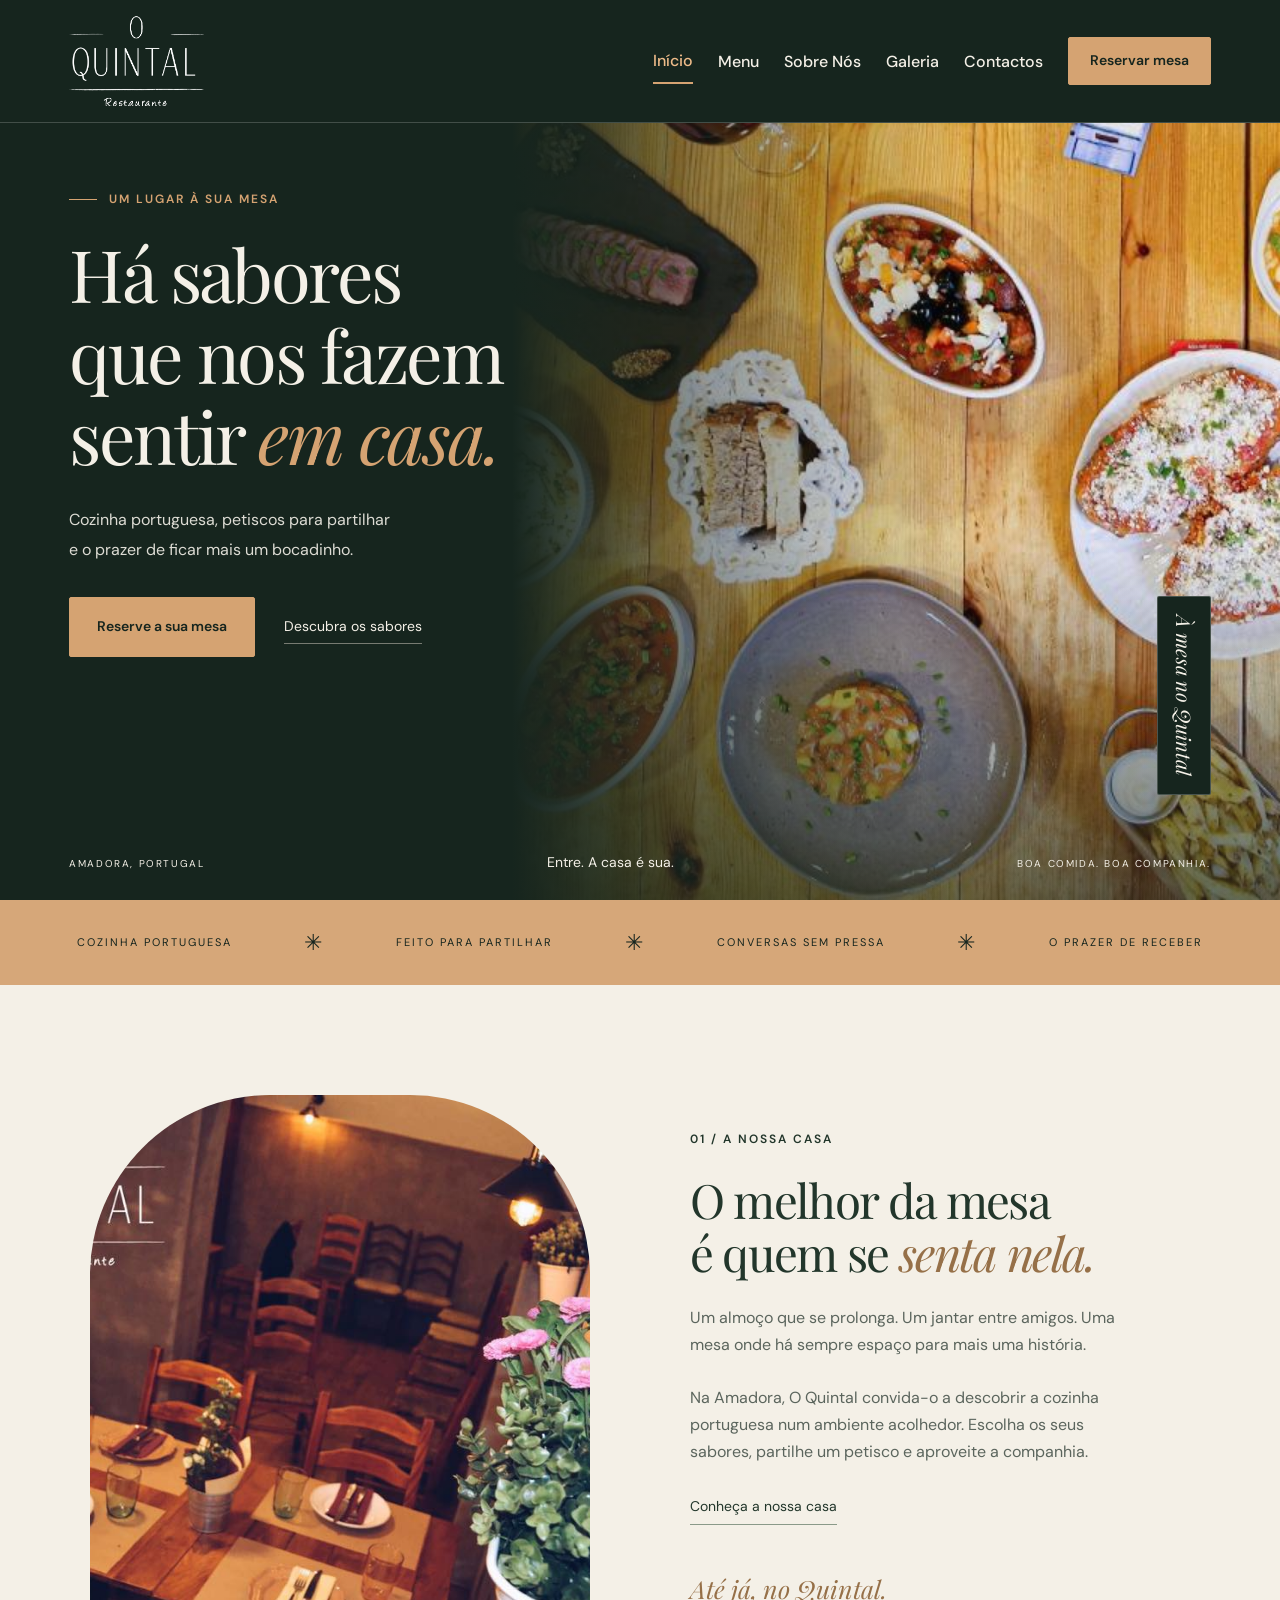
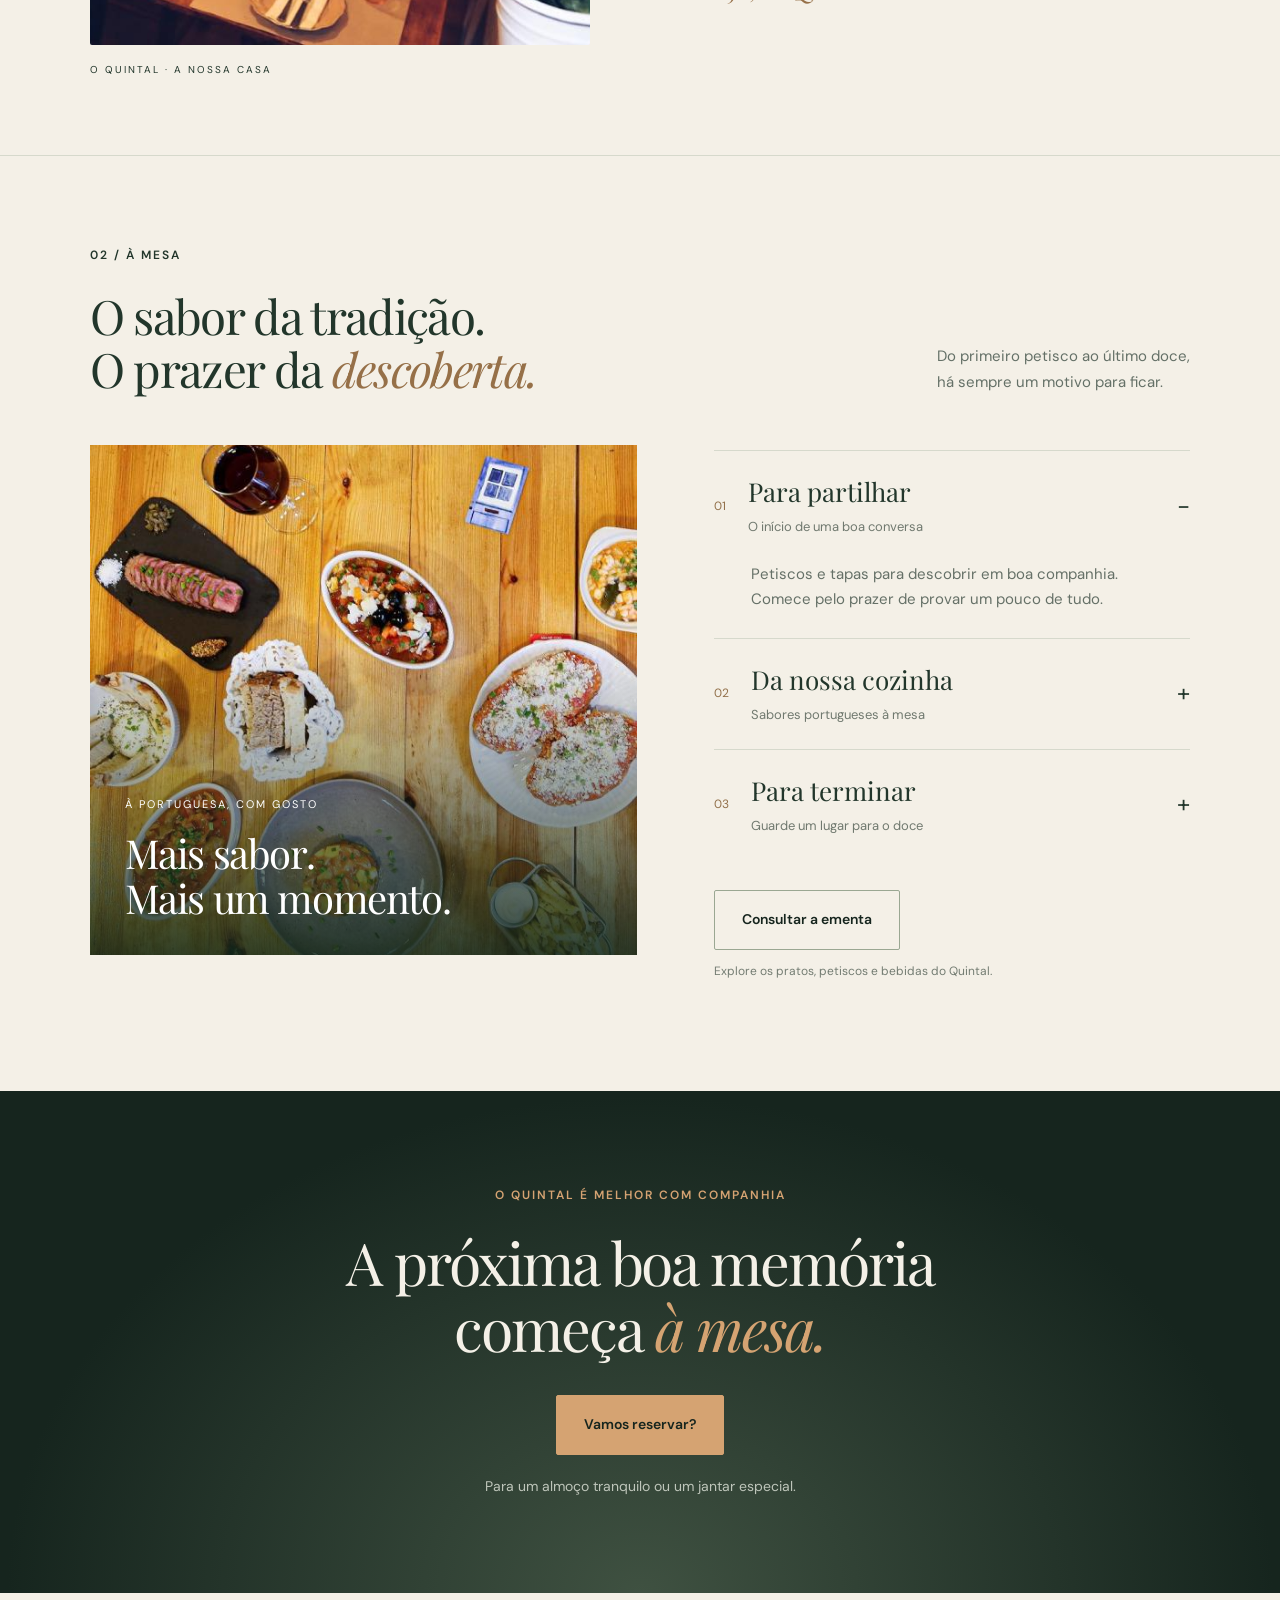
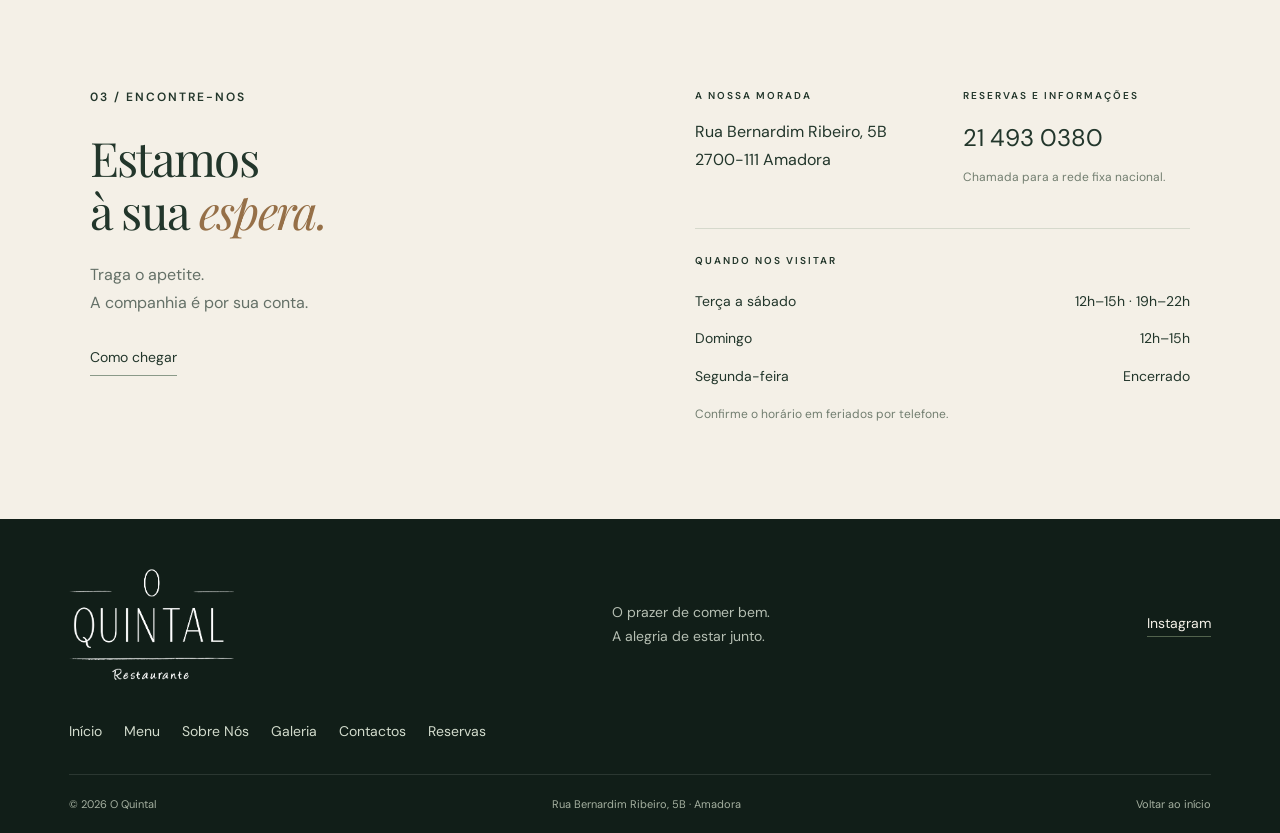
==== commit 1725423a: "Use official O Quintal logo across all pages" ====
--- a/index.html
+++ b/index.html
@@ -10,7 +10,7 @@
 </head>
 <body>
 <a class="skip" href="#main">Saltar para o conteúdo</a>
-<header class="header"><a class="brand" href="index.html" aria-label="O Quintal, início">o quintal<span>RESTAURANTE · AMADORA</span></a><button class="menu-toggle" aria-expanded="false" aria-controls="navigation">Menu <span aria-hidden="true">☰</span></button><nav id="navigation" aria-label="Navegação principal"><a href="index.html" aria-current="page">Início</a><a href="menu.html">Menu</a><a href="sobre-nos.html">Sobre Nós</a><a href="galeria.html">Galeria</a><a href="contactos.html">Contactos</a><a class="button small" href="reservas.html">Reservar mesa</a></nav></header>
+<header class="header"><a class="brand brand-logo" href="index.html" aria-label="O Quintal, início"><img src="assets/logo-o-quintal.png" alt="O Quintal Restaurante" width="2132" height="2134"></a><button class="menu-toggle" aria-expanded="false" aria-controls="navigation">Menu <span aria-hidden="true">☰</span></button><nav id="navigation" aria-label="Navegação principal"><a href="index.html" aria-current="page">Início</a><a href="menu.html">Menu</a><a href="sobre-nos.html">Sobre Nós</a><a href="galeria.html">Galeria</a><a href="contactos.html">Contactos</a><a class="button small" href="reservas.html">Reservar mesa</a></nav></header>
 <main id="main">
 <section class="hero" id="inicio"><div class="hero-image" role="img" aria-label="Sabores e ambiente do restaurante O Quintal"></div><div class="hero-content"><p class="eyebrow"><span></span> UM LUGAR À SUA MESA</p><h1>Há sabores<br>que nos fazem<br>sentir <em>em casa.</em></h1><p class="hero-intro">Cozinha portuguesa, petiscos para partilhar<br class="desktop"> e o prazer de ficar mais um bocadinho.</p><div class="hero-actions"><a class="button" href="reservas.html">Reserve a sua mesa</a><a class="text-link" href="menu.html">Descubra os sabores</a></div></div><div class="hero-bottom"><span>AMADORA, PORTUGAL</span><a href="#casa">Entre. A casa é sua.</a><span>BOA COMIDA. BOA COMPANHIA.</span></div><div class="photo-label">À mesa no Quintal</div></section>
 <div class="ribbon"><span>COZINHA PORTUGUESA</span><i>✳</i><span>FEITO PARA PARTILHAR</span><i>✳</i><span>CONVERSAS SEM PRESSA</span><i>✳</i><span>O PRAZER DE RECEBER</span></div>
@@ -19,8 +19,9 @@
 <section class="invitation"><p class="eyebrow">O QUINTAL É MELHOR COM COMPANHIA</p><h2>A próxima boa memória<br>começa <em>à mesa.</em></h2><a class="button" href="reservas.html">Vamos reservar?</a><span>Para um almoço tranquilo ou um jantar especial.</span></section>
 <section class="visit section" id="visita"><div class="visit-heading"><p class="eyebrow">03 / ENCONTRE-NOS</p><h2>Estamos<br>à sua <em>espera.</em></h2><p>Traga o apetite.<br>A companhia é por sua conta.</p><a class="text-link dark" href="https://www.google.com/maps/search/?api=1&query=O+Quintal+Rua+Bernardim+Ribeiro+5B+Amadora" target="_blank" rel="noopener">Como chegar</a></div><div class="visit-details"><div><p class="eyebrow">A NOSSA MORADA</p><p>Rua Bernardim Ribeiro, 5B<br>2700-111 Amadora</p></div><div><p class="eyebrow">RESERVAS E INFORMAÇÕES</p><a class="phone" href="tel:+351214930380">21 493 0380</a><small>Chamada para a rede fixa nacional.</small></div><div class="hours"><p class="eyebrow">QUANDO NOS VISITAR</p><dl><div><dt>Terça a sábado</dt><dd>12h–15h · 19h–22h</dd></div><div><dt>Domingo</dt><dd>12h–15h</dd></div><div><dt>Segunda-feira</dt><dd>Encerrado</dd></div></dl><small>Confirme o horário em feriados por telefone.</small></div></div></section>
 </main>
-<footer><div class="footer-top"><a href="index.html" class="brand">o quintal<span>RESTAURANTE · AMADORA</span></a><p>O prazer de comer bem.<br>A alegria de estar junto.</p><a href="https://www.instagram.com/oquintalrestaurante_/" target="_blank" rel="noopener">Instagram</a></div><nav class="footer-nav" aria-label="Navegação de rodapé"><a href="index.html">Início</a><a href="menu.html">Menu</a><a href="sobre-nos.html">Sobre Nós</a><a href="galeria.html">Galeria</a><a href="contactos.html">Contactos</a><a href="reservas.html">Reservas</a></nav><div class="footer-bottom"><span>© <span id="year">2026</span> O Quintal</span><span>Rua Bernardim Ribeiro, 5B · Amadora</span><a href="#main">Voltar ao início</a></div></footer>
+<footer><div class="footer-top"><a href="index.html" class="brand brand-logo"><img src="assets/logo-o-quintal.png" alt="O Quintal Restaurante" width="2132" height="2134"></a><p>O prazer de comer bem.<br>A alegria de estar junto.</p><a href="https://www.instagram.com/oquintalrestaurante_/" target="_blank" rel="noopener">Instagram</a></div><nav class="footer-nav" aria-label="Navegação de rodapé"><a href="index.html">Início</a><a href="menu.html">Menu</a><a href="sobre-nos.html">Sobre Nós</a><a href="galeria.html">Galeria</a><a href="contactos.html">Contactos</a><a href="reservas.html">Reservas</a></nav><div class="footer-bottom"><span>© <span id="year">2026</span> O Quintal</span><span>Rua Bernardim Ribeiro, 5B · Amadora</span><a href="#main">Voltar ao início</a></div></footer>
 <dialog id="reservation"><button class="dialog-close" aria-label="Fechar">×</button><p class="eyebrow">UM LUGAR À SUA MESA</p><h2>Marcamos<br><em>um encontro?</em></h2><p>As reservas são feitas por telefone. Ligue-nos para combinar o dia, a hora e o número de pessoas.</p><a class="button" href="tel:+351214930380">Ligar · 21 493 0380</a><small>Chamada para a rede fixa nacional.<br>A reserva fica confirmada diretamente com o restaurante.</small></dialog>
 <script src="shared.js"></script>
 </body></html>
 
+
--- a/pages.css
+++ b/pages.css
@@ -13,3 +13,10 @@
 .inner-page:has(#menu-search) .page-intro h1{font-size:clamp(40px,4.5vw,62px)}
 .inner-page:has(#menu-search) .page-lead{margin-top:17px}
 @media(max-width:700px){.menu-index{flex-wrap:nowrap;overflow-x:auto;padding-bottom:17px;margin-bottom:8px}.menu-index .eyebrow{display:none}.menu-index a{flex:0 0 auto}.inner-page:has(#menu-search) .page-intro{padding-top:32px;padding-bottom:28px}.inner-page:has(#menu-search) .page-intro h1{font-size:42px}}
+/* Original transparent logo, shown in white on the dark brand surfaces. */
+.brand-logo{position:relative;display:block;width:135px;height:90.4px;overflow:hidden;flex-shrink:0}
+.brand-logo img{position:absolute;width:111.8%;height:auto;max-width:none;left:-5.77%;top:-31.32%;object-fit:contain;filter:brightness(0) invert(1)}
+.header{padding-top:16px;padding-bottom:16px}
+footer .brand-logo{width:165px;height:110.5px}
+@media(max-width:940px){.header{padding-top:13px;padding-bottom:13px}}
+@media(max-width:700px){.header .brand-logo{width:115px;height:77px}footer .brand-logo{width:145px;height:97.1px}}
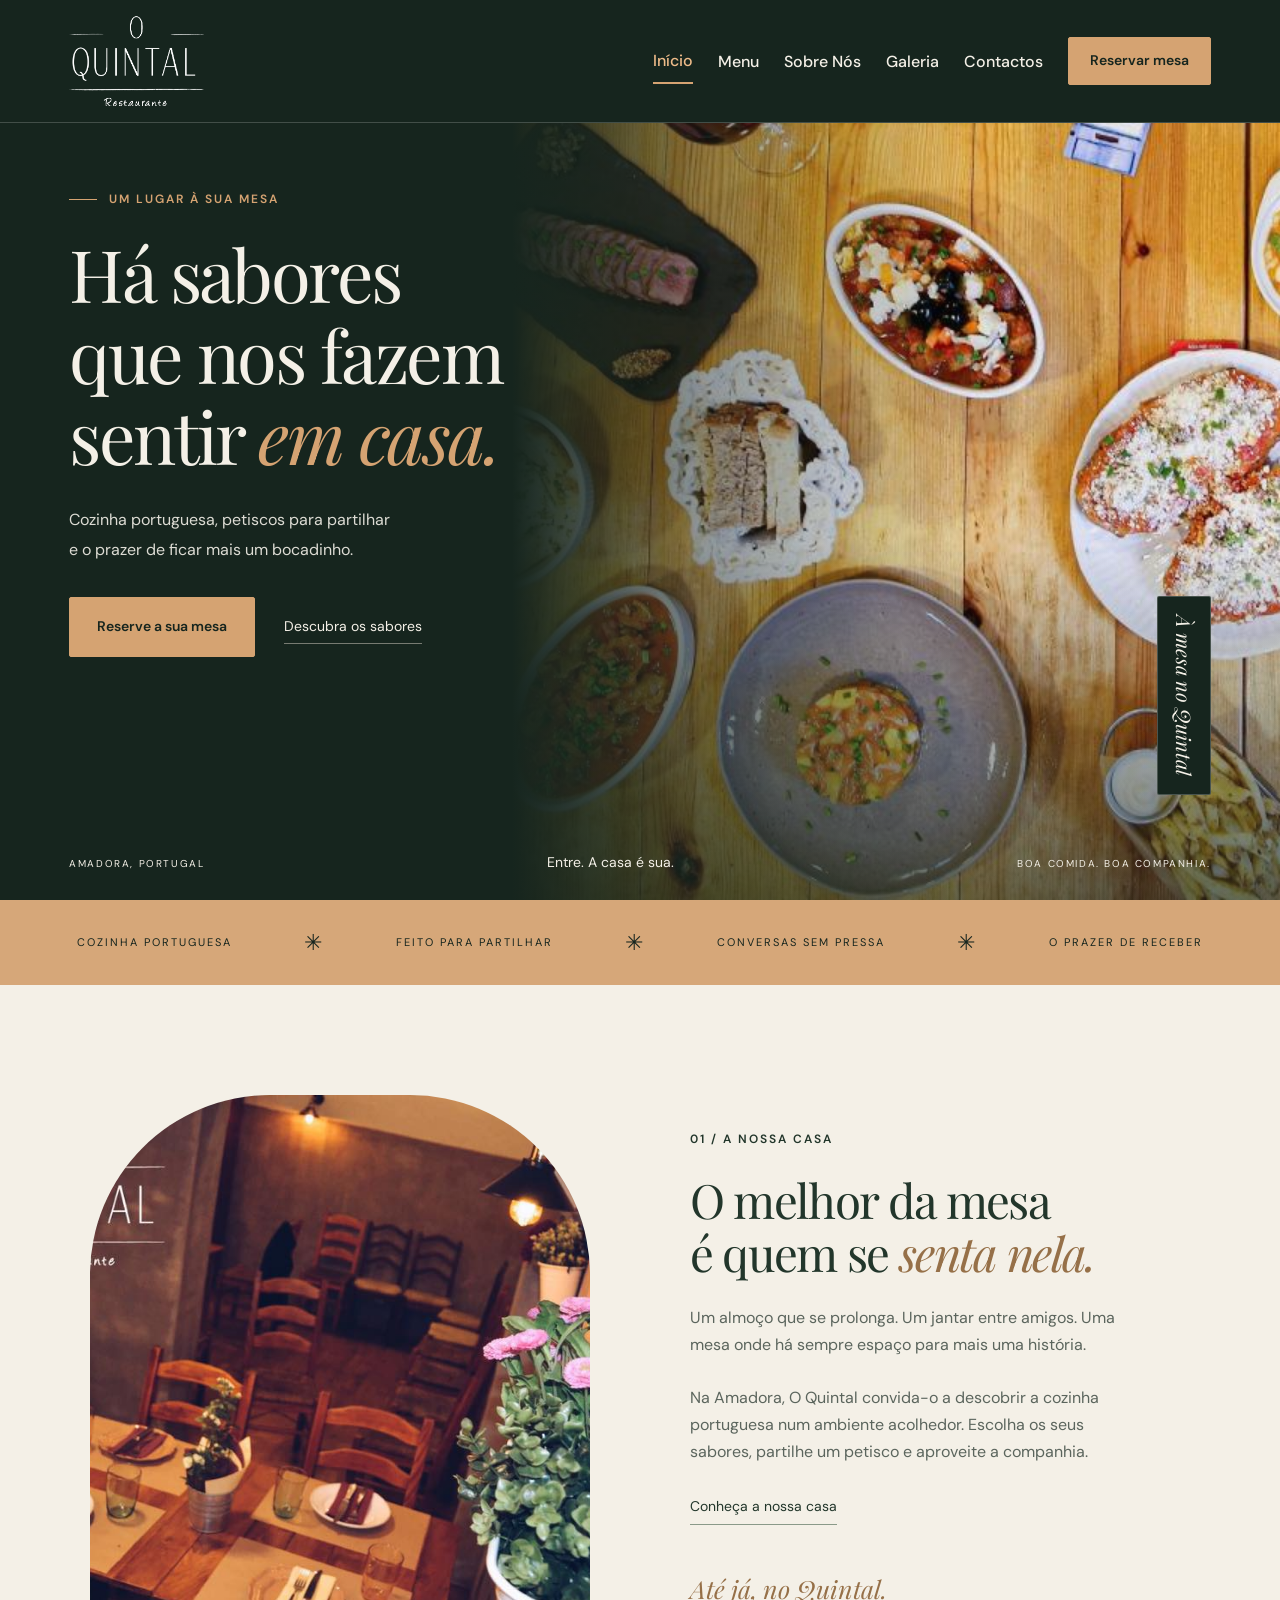
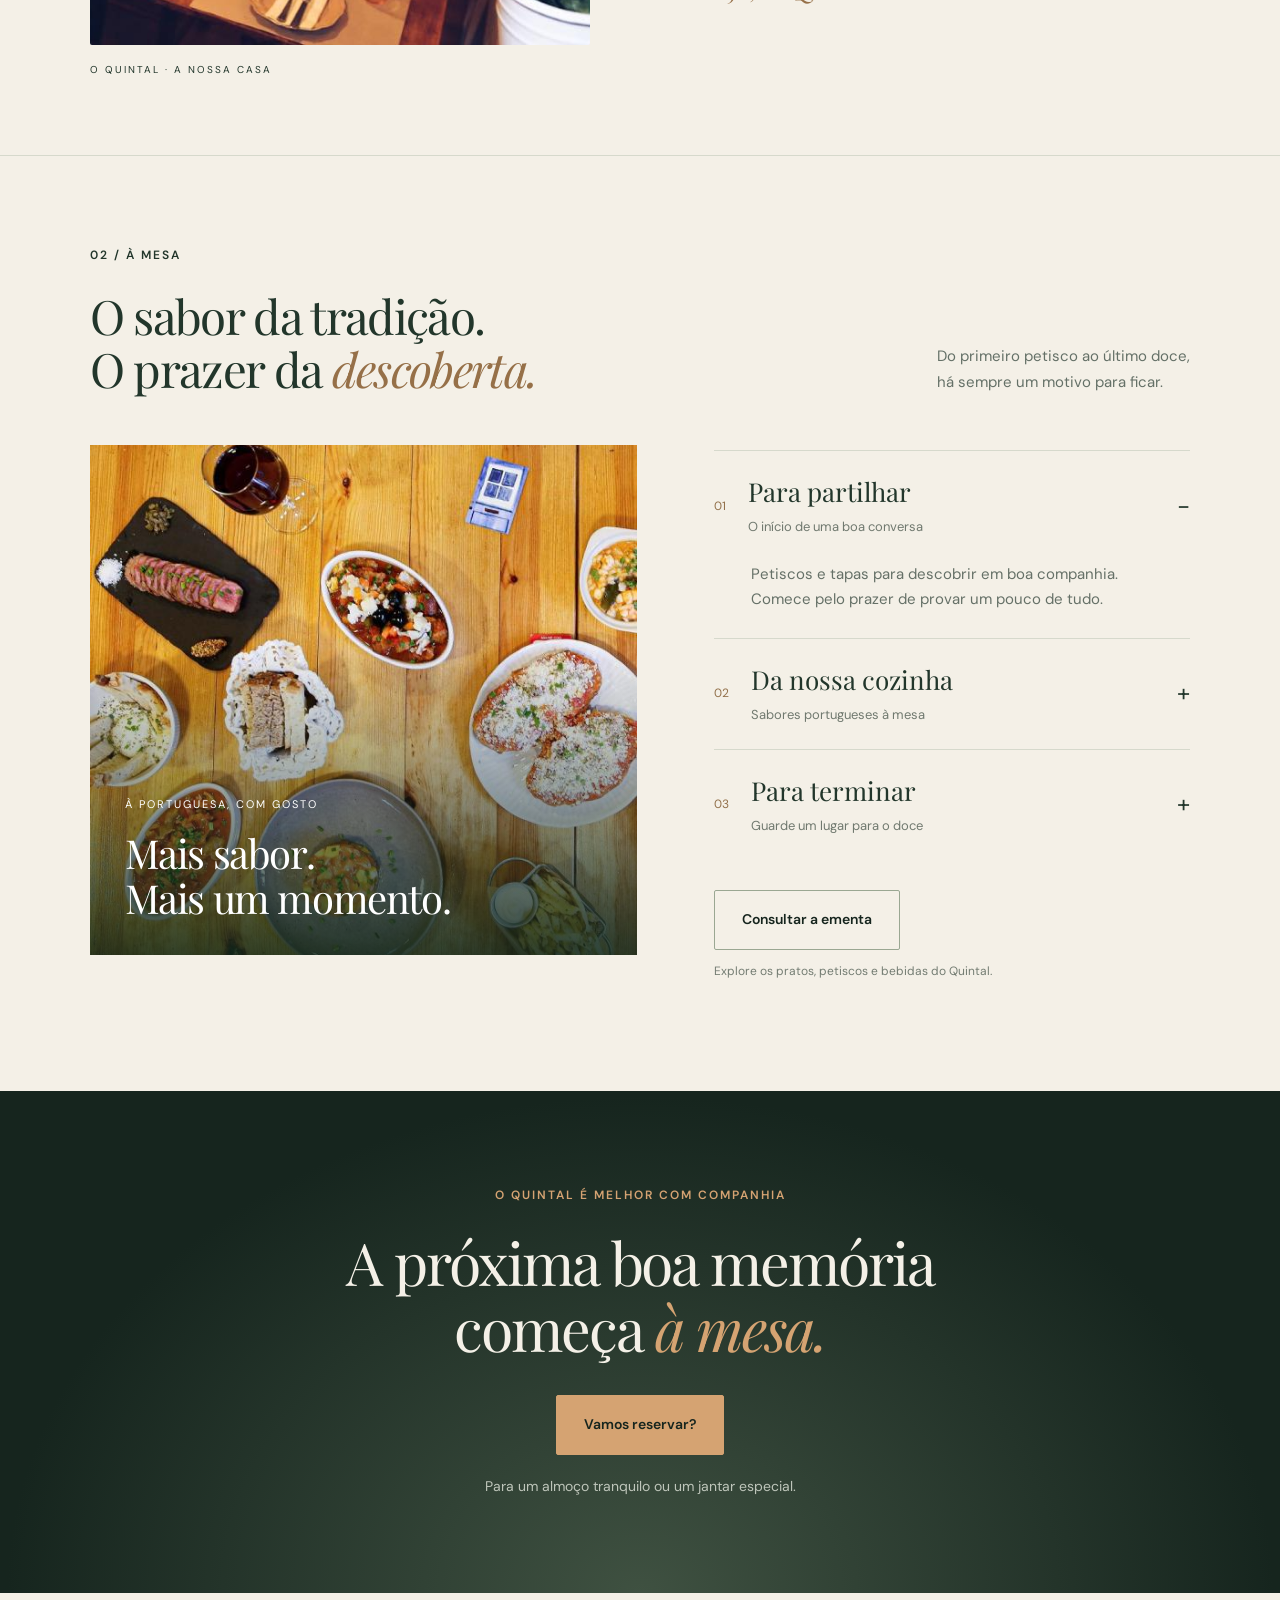
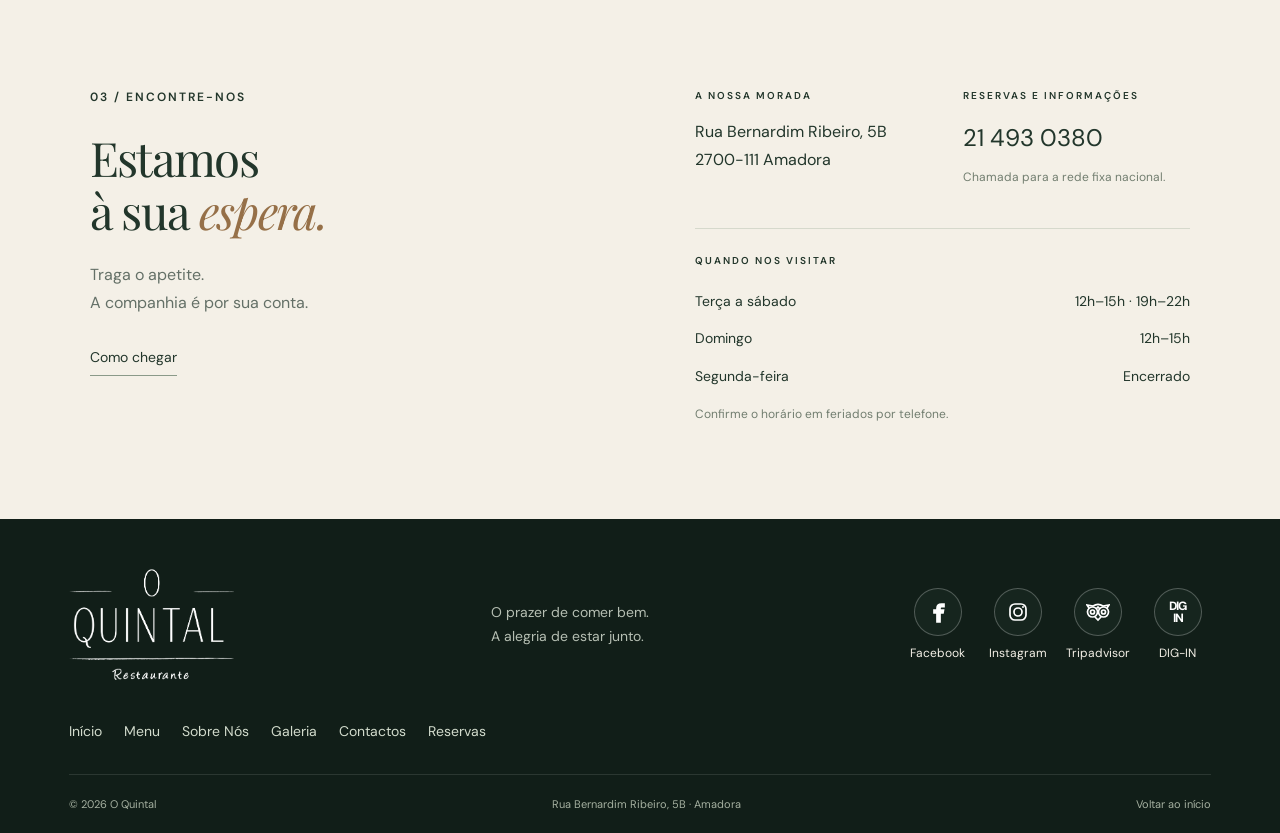
==== commit c047be9d: "Add Facebook Instagram Tripadvisor and DIG-IN links across site" ====
--- a/index.html
+++ b/index.html
@@ -6,7 +6,7 @@
 <meta name="description" content="Cozinha portuguesa, petiscos e boa companhia. Conheça O Quintal, na Amadora, e reserve a sua mesa pelo telefone 21 493 0380.">
 <meta name="theme-color" content="#16251e">
 <link rel="icon" type="image/svg+xml" href="data:image/svg+xml,%3Csvg xmlns='http://www.w3.org/2000/svg' viewBox='0 0 64 64'%3E%3Crect width='64' height='64' rx='14' fill='%2316251e'/%3E%3Ctext x='32' y='46' text-anchor='middle' font-size='47' font-family='Georgia' fill='%23e4c49e'%3EQ%3C/text%3E%3C/svg%3E">
-<link rel="stylesheet" href="style.css"><link rel="stylesheet" href="pages.css">
+<link rel="stylesheet" href="style.css"><link rel="stylesheet" href="pages.css?v=social-1">
 </head>
 <body>
 <a class="skip" href="#main">Saltar para o conteúdo</a>
@@ -19,9 +19,10 @@
 <section class="invitation"><p class="eyebrow">O QUINTAL É MELHOR COM COMPANHIA</p><h2>A próxima boa memória<br>começa <em>à mesa.</em></h2><a class="button" href="reservas.html">Vamos reservar?</a><span>Para um almoço tranquilo ou um jantar especial.</span></section>
 <section class="visit section" id="visita"><div class="visit-heading"><p class="eyebrow">03 / ENCONTRE-NOS</p><h2>Estamos<br>à sua <em>espera.</em></h2><p>Traga o apetite.<br>A companhia é por sua conta.</p><a class="text-link dark" href="https://www.google.com/maps/search/?api=1&query=O+Quintal+Rua+Bernardim+Ribeiro+5B+Amadora" target="_blank" rel="noopener">Como chegar</a></div><div class="visit-details"><div><p class="eyebrow">A NOSSA MORADA</p><p>Rua Bernardim Ribeiro, 5B<br>2700-111 Amadora</p></div><div><p class="eyebrow">RESERVAS E INFORMAÇÕES</p><a class="phone" href="tel:+351214930380">21 493 0380</a><small>Chamada para a rede fixa nacional.</small></div><div class="hours"><p class="eyebrow">QUANDO NOS VISITAR</p><dl><div><dt>Terça a sábado</dt><dd>12h–15h · 19h–22h</dd></div><div><dt>Domingo</dt><dd>12h–15h</dd></div><div><dt>Segunda-feira</dt><dd>Encerrado</dd></div></dl><small>Confirme o horário em feriados por telefone.</small></div></div></section>
 </main>
-<footer><div class="footer-top"><a href="index.html" class="brand brand-logo"><img src="assets/logo-o-quintal.png" alt="O Quintal Restaurante" width="2132" height="2134"></a><p>O prazer de comer bem.<br>A alegria de estar junto.</p><a href="https://www.instagram.com/oquintalrestaurante_/" target="_blank" rel="noopener">Instagram</a></div><nav class="footer-nav" aria-label="Navegação de rodapé"><a href="index.html">Início</a><a href="menu.html">Menu</a><a href="sobre-nos.html">Sobre Nós</a><a href="galeria.html">Galeria</a><a href="contactos.html">Contactos</a><a href="reservas.html">Reservas</a></nav><div class="footer-bottom"><span>© <span id="year">2026</span> O Quintal</span><span>Rua Bernardim Ribeiro, 5B · Amadora</span><a href="#main">Voltar ao início</a></div></footer>
+<footer><div class="footer-top"><a href="index.html" class="brand brand-logo"><img src="assets/logo-o-quintal.png" alt="O Quintal Restaurante" width="2132" height="2134"></a><p>O prazer de comer bem.<br>A alegria de estar junto.</p><nav class="social-links" aria-label="Redes e plataformas do Quintal"><a href="https://www.facebook.com/oquintalrest/" target="_blank" rel="noopener noreferrer" aria-label="O Quintal no Facebook (abre numa nova janela)"><span class="social-icon" aria-hidden="true"><img src="assets/social-facebook.svg" width="24" height="24" alt=""></span><span>Facebook</span></a><a href="https://www.instagram.com/oquintalrestaurante_/" target="_blank" rel="noopener noreferrer" aria-label="O Quintal no Instagram (abre numa nova janela)"><span class="social-icon" aria-hidden="true"><img src="assets/social-instagram.svg" width="24" height="24" alt=""></span><span>Instagram</span></a><a href="https://www.tripadvisor.pt/Restaurant_Review-g1132025-d11916963-Reviews-O_Quintal-Amadora_Lisbon_District_Central_Portugal.html" target="_blank" rel="noopener noreferrer" aria-label="O Quintal no Tripadvisor (abre numa nova janela)"><span class="social-icon" aria-hidden="true"><img src="assets/social-tripadvisor.svg" width="24" height="24" alt=""></span><span>Tripadvisor</span></a><a href="https://www.dig-in.pt/r/18425560/o-quintal-venteira" target="_blank" rel="noopener noreferrer" aria-label="O Quintal no DIG-IN (abre numa nova janela)"><span class="social-icon" aria-hidden="true"><b class="digin-mark">DIG<br>IN</b></span><span>DIG-IN</span></a></nav></div><nav class="footer-nav" aria-label="Navegação de rodapé"><a href="index.html">Início</a><a href="menu.html">Menu</a><a href="sobre-nos.html">Sobre Nós</a><a href="galeria.html">Galeria</a><a href="contactos.html">Contactos</a><a href="reservas.html">Reservas</a></nav><div class="footer-bottom"><span>© <span id="year">2026</span> O Quintal</span><span>Rua Bernardim Ribeiro, 5B · Amadora</span><a href="#main">Voltar ao início</a></div></footer>
 <dialog id="reservation"><button class="dialog-close" aria-label="Fechar">×</button><p class="eyebrow">UM LUGAR À SUA MESA</p><h2>Marcamos<br><em>um encontro?</em></h2><p>As reservas são feitas por telefone. Ligue-nos para combinar o dia, a hora e o número de pessoas.</p><a class="button" href="tel:+351214930380">Ligar · 21 493 0380</a><small>Chamada para a rede fixa nacional.<br>A reserva fica confirmada diretamente com o restaurante.</small></dialog>
-<script src="shared.js"></script>
+<script src="shared.js?v=scroll-motion-2"></script>
 </body></html>
 
 
+
--- a/pages.css
+++ b/pages.css
@@ -20,3 +20,41 @@
 footer .brand-logo{width:165px;height:110.5px}
 @media(max-width:940px){.header{padding-top:13px;padding-bottom:13px}}
 @media(max-width:700px){.header .brand-logo{width:115px;height:77px}footer .brand-logo{width:145px;height:97.1px}}
+/* Navigation remains accessible while scrolling on every page. */
+.header,.inner-page .header{position:fixed;top:0;left:0;right:0;z-index:50}
+.header.is-scrolled{box-shadow:0 6px 24px #07100b40}
+.inner-page main{padding-top:var(--header-height,123px)}
+html{scroll-padding-top:calc(var(--header-height,123px) + 20px)}
+.menu-index{top:calc(var(--header-height,123px) + 25px);max-height:calc(100svh - var(--header-height,123px) - 50px)}
+@media(max-width:940px){.header nav{max-height:calc(100svh - var(--header-height,103px));overflow-y:auto}}
+@media(max-width:700px){.menu-index{top:auto;max-height:none}}
+/* Keep navigation visible at the top; below it, hide after 700ms of inactivity. */
+.header.scroll-aware{transition:transform .22s ease,box-shadow .22s ease;transform:translateY(0)}
+.header.scroll-aware.is-scrolled:not(.is-moving):not(:hover):not(:focus-within):not(:has(nav.open)){transform:translateY(-110%);pointer-events:none}
+.reservation-panel h2{font-size:clamp(32px,3.5vw,46px);color:var(--cream)}
+.reservation-panel h2 em{color:var(--copper)}
+.reservation-note{font-size:14px;line-height:1.7}
+.reservation-fields{display:grid;grid-template-columns:repeat(2,minmax(0,1fr));gap:20px 16px;margin-top:28px}
+.form-field{min-width:0}.form-field.full{grid-column:1/-1}
+.form-field label{display:block;font-size:14px;margin-bottom:8px;color:var(--cream)}
+.form-field label span{color:#b3c0ad;font-size:12px}
+.form-field input,.form-field textarea{display:block;width:100%;min-width:0;box-sizing:border-box;background:#fbf9f3;color:#16251e;border:1px solid #c1c7b7;border-radius:3px;padding:12px;font:16px/1.5 'DM Sans',sans-serif}
+.form-field textarea{resize:vertical}.form-field input:focus-visible,.form-field textarea:focus-visible{outline:3px solid #e4c49e;outline-offset:3px}
+.form-field small{margin-top:7px!important}
+.form-privacy{font-size:12px;line-height:1.7;color:#cbd4c4;margin-top:22px}
+.reservation-panel button{border:0;font:inherit;cursor:pointer}
+.reservation-panel button:disabled{opacity:.65;cursor:default}
+.reservation-status{font-size:14px;line-height:1.7;margin-top:18px;min-height:24px;color:#e4c49e}
+.reservation-status[data-state=success]{color:#d2ecbd}.reservation-status[data-state=error]{color:#ffd0b9}
+.reservation-phone{border-top:1px solid #ffffff30;margin-top:28px;padding-top:22px}
+.reservation-phone p{font-size:14px;color:#cbd4c4}.reservation-phone>a{font:30px/1.6 'Playfair Display',Georgia,serif}
+.form-trap{position:absolute;width:1px;height:1px;overflow:hidden;clip-path:inset(50%)}
+@media(max-width:400px){.reservation-fields{grid-template-columns:1fr}.reservation-panel{padding:30px 20px}}
+.social-links{display:flex;flex-wrap:wrap;gap:14px;align-items:flex-start}
+.social-links a{display:flex;flex-direction:column;align-items:center;gap:9px;min-width:66px;font-size:12px;line-height:1.4;text-decoration:none;color:inherit}
+.social-icon{display:flex;align-items:center;justify-content:center;width:48px;height:48px;border:1px solid #ffffff40;border-radius:50%;background:#16251e;transition:background .2s,transform .2s}
+.social-icon img{width:24px;height:24px;object-fit:contain}.digin-mark{font:800 12px/1 'DM Sans',sans-serif;letter-spacing:-.8px;color:white;text-align:center}
+.social-links a:hover .social-icon{background:#39523d;transform:translateY(-3px)}
+.social-links a:focus-visible{outline:2px solid #bc8e5f;outline-offset:5px;border-radius:3px}
+.contact-social .social-links{color:#16251e}.footer-top{gap:28px;flex-wrap:wrap}
+@media(max-width:700px){.social-links{gap:12px}.social-links a{min-width:60px}.social-icon{width:44px;height:44px}}
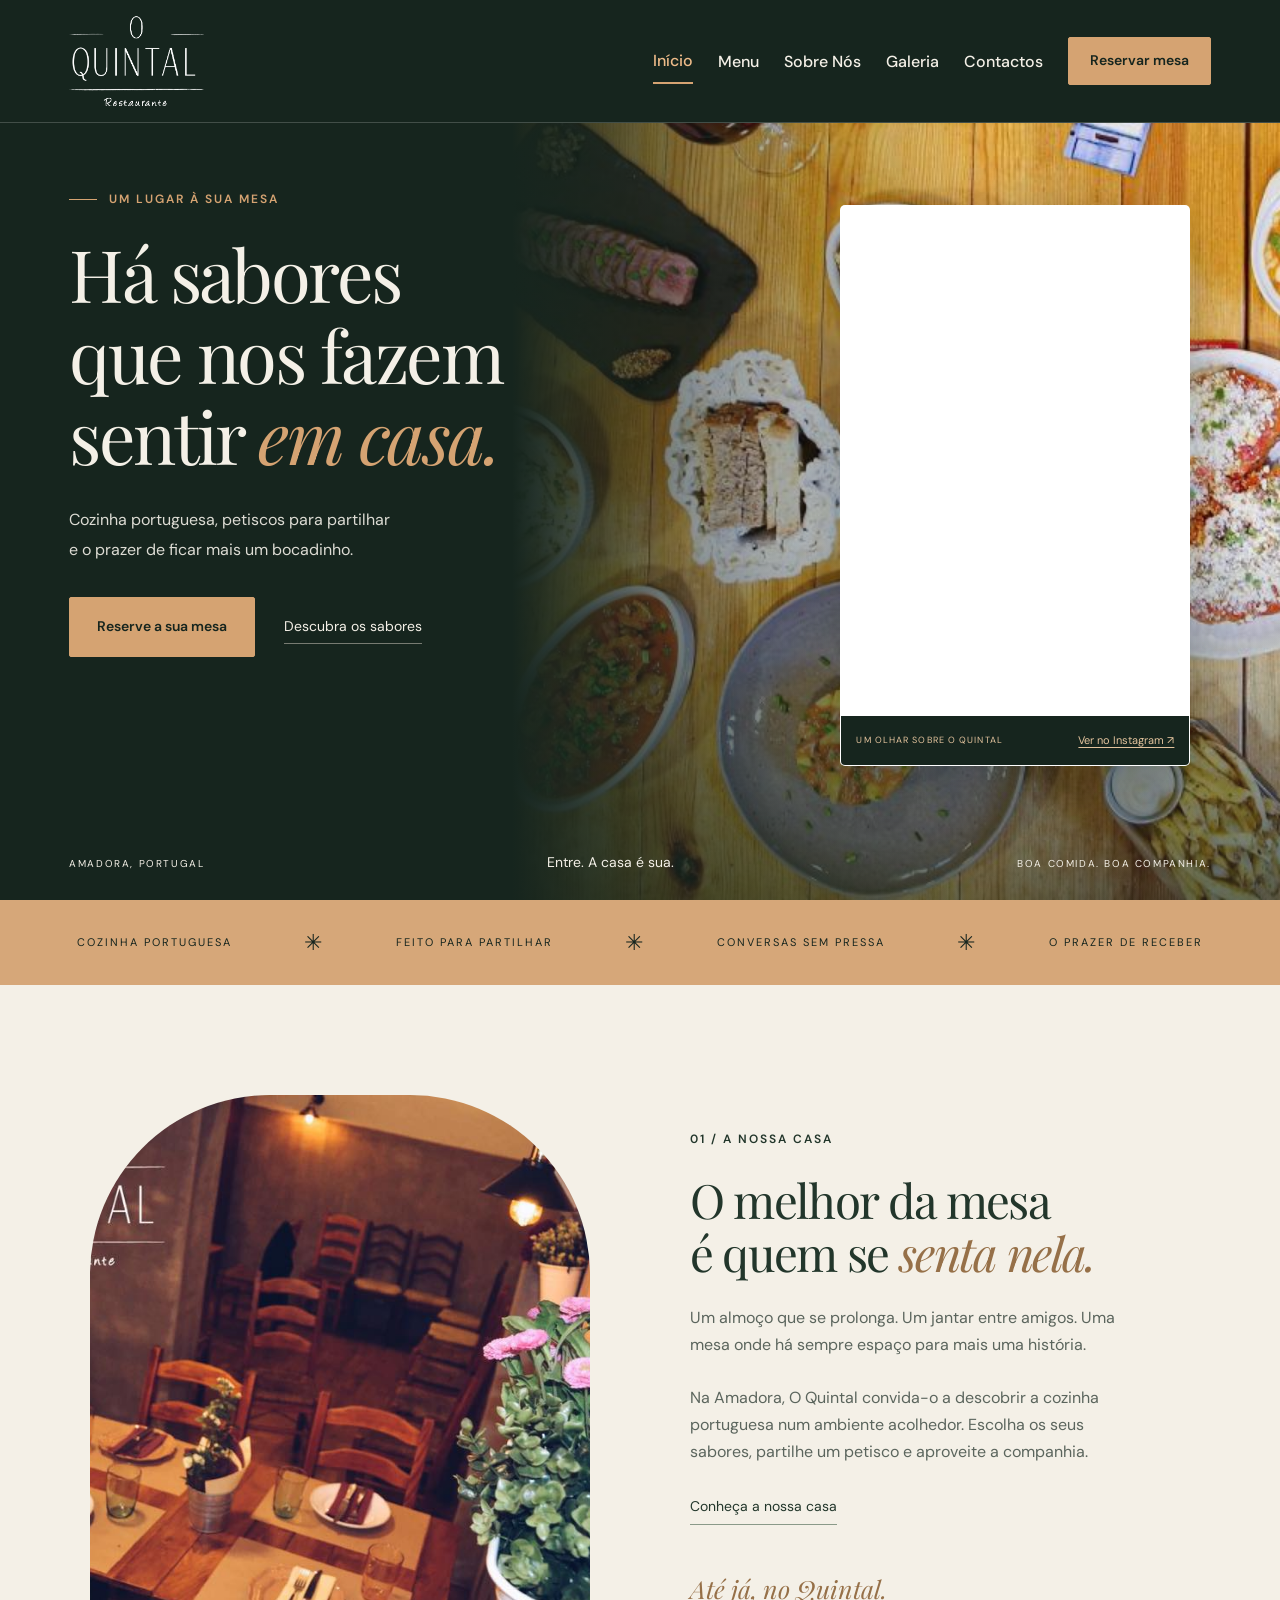
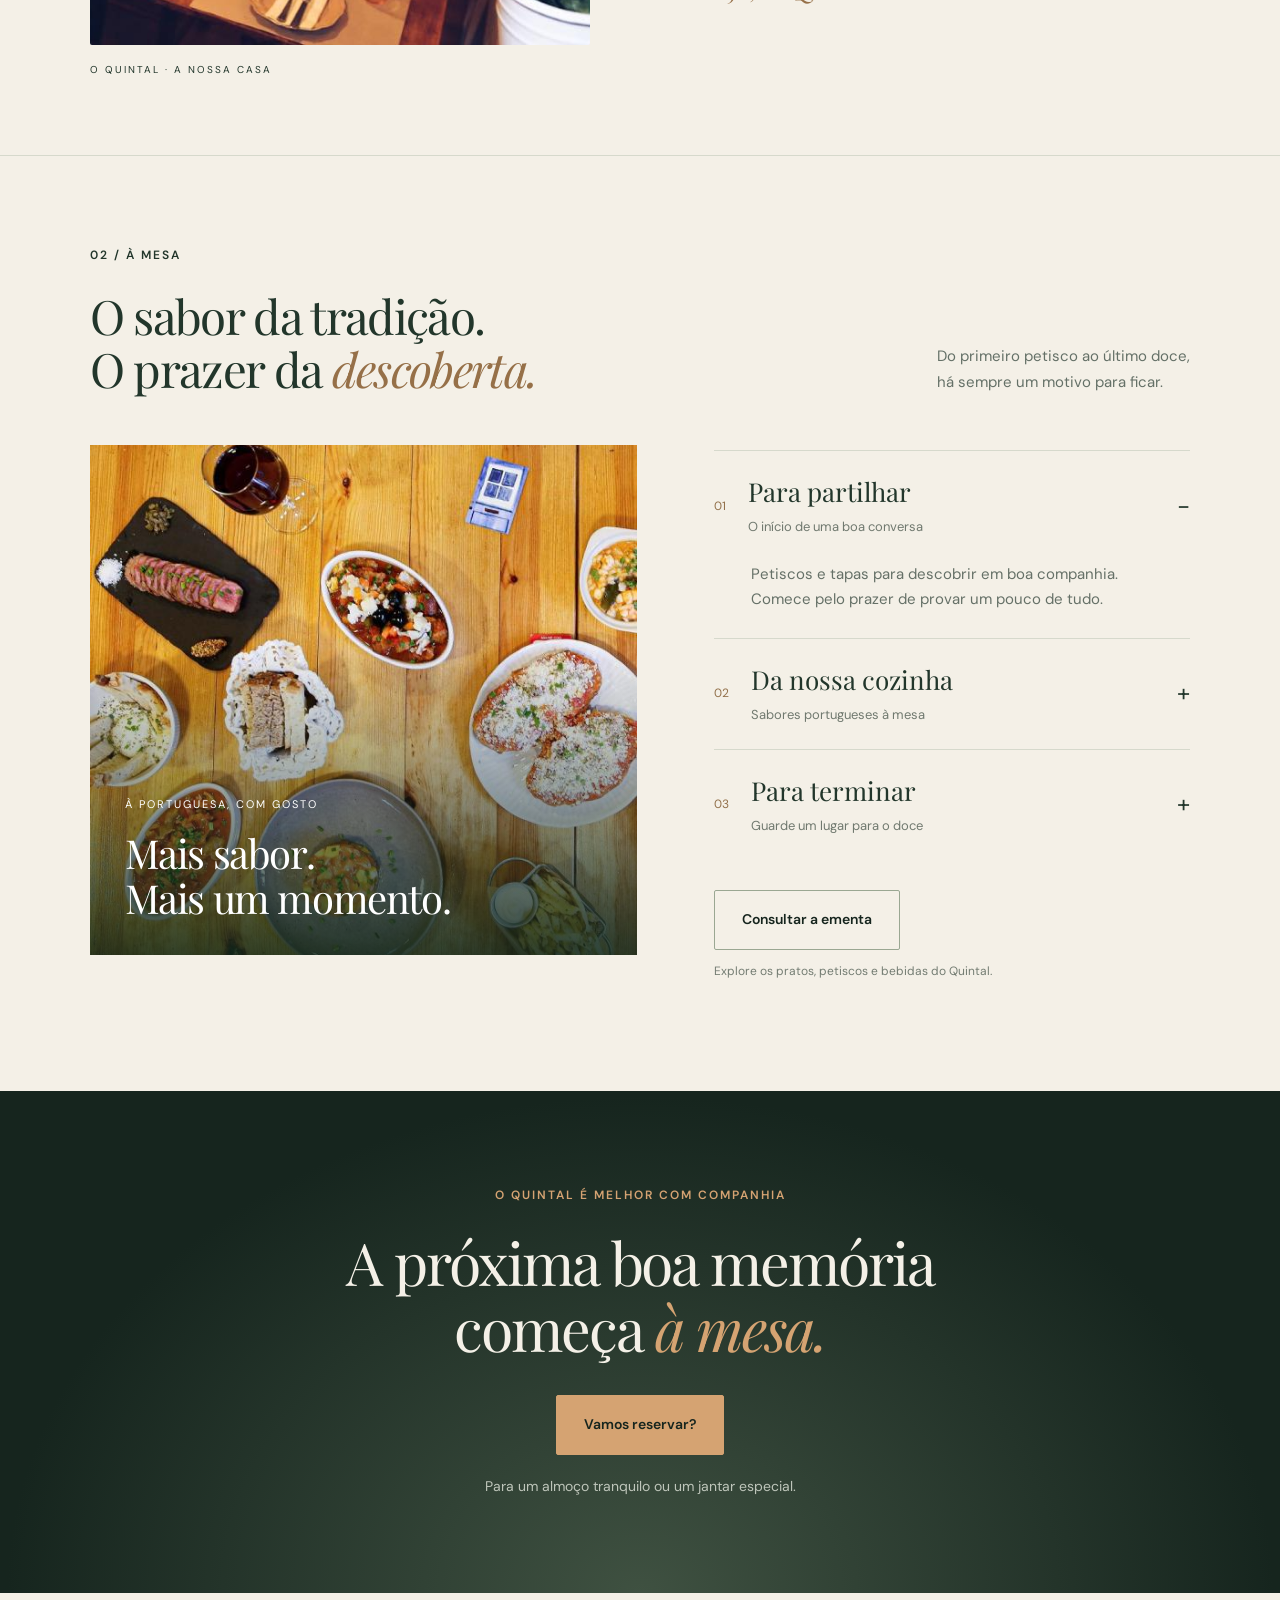
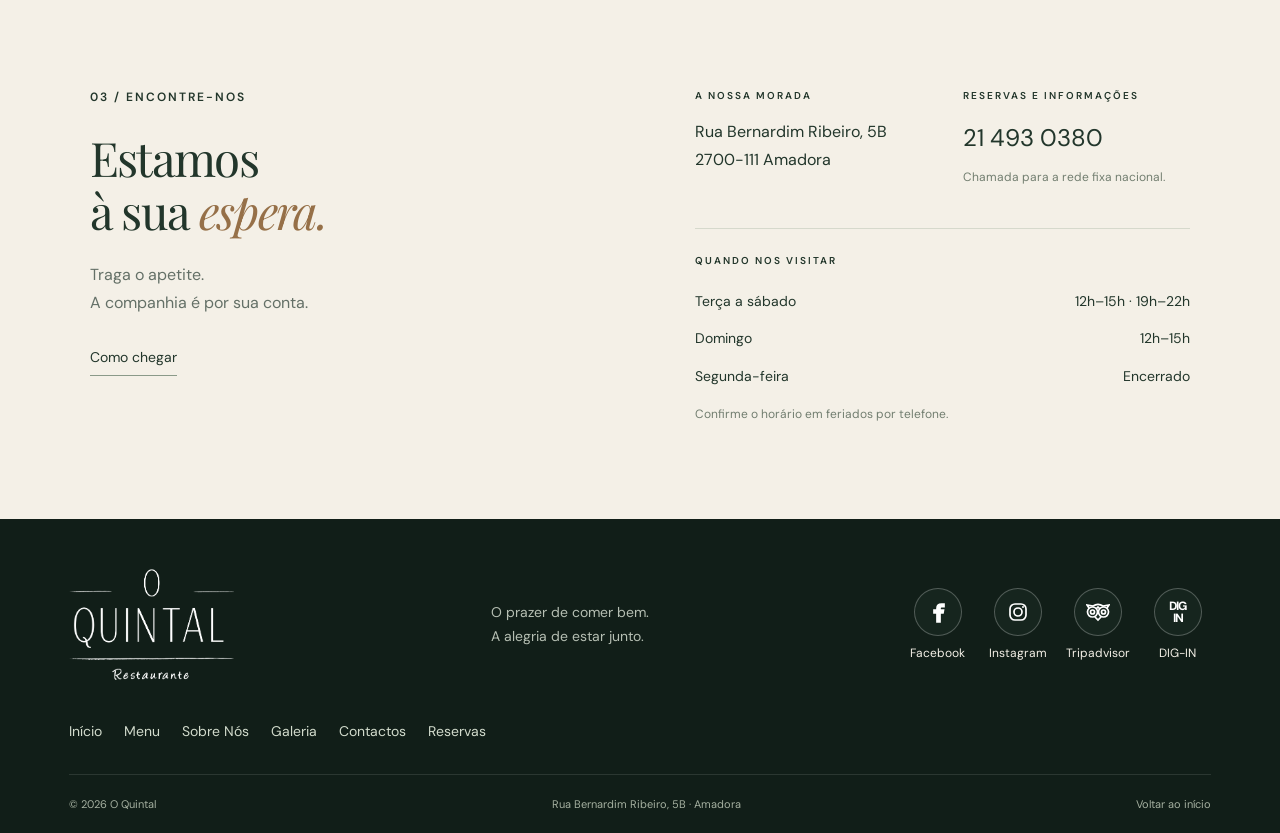
==== commit 89e4cb4e: "Embed Instagram video on right side of homepage hero" ====
--- a/index.html
+++ b/index.html
@@ -6,13 +6,13 @@
 <meta name="description" content="Cozinha portuguesa, petiscos e boa companhia. Conheça O Quintal, na Amadora, e reserve a sua mesa pelo telefone 21 493 0380.">
 <meta name="theme-color" content="#16251e">
 <link rel="icon" type="image/svg+xml" href="data:image/svg+xml,%3Csvg xmlns='http://www.w3.org/2000/svg' viewBox='0 0 64 64'%3E%3Crect width='64' height='64' rx='14' fill='%2316251e'/%3E%3Ctext x='32' y='46' text-anchor='middle' font-size='47' font-family='Georgia' fill='%23e4c49e'%3EQ%3C/text%3E%3C/svg%3E">
-<link rel="stylesheet" href="style.css"><link rel="stylesheet" href="pages.css?v=social-1">
+<link rel="stylesheet" href="style.css"><link rel="stylesheet" href="pages.css?v=home-video-1">
 </head>
 <body>
 <a class="skip" href="#main">Saltar para o conteúdo</a>
 <header class="header"><a class="brand brand-logo" href="index.html" aria-label="O Quintal, início"><img src="assets/logo-o-quintal.png" alt="O Quintal Restaurante" width="2132" height="2134"></a><button class="menu-toggle" aria-expanded="false" aria-controls="navigation">Menu <span aria-hidden="true">☰</span></button><nav id="navigation" aria-label="Navegação principal"><a href="index.html" aria-current="page">Início</a><a href="menu.html">Menu</a><a href="sobre-nos.html">Sobre Nós</a><a href="galeria.html">Galeria</a><a href="contactos.html">Contactos</a><a class="button small" href="reservas.html">Reservar mesa</a></nav></header>
 <main id="main">
-<section class="hero" id="inicio"><div class="hero-image" role="img" aria-label="Sabores e ambiente do restaurante O Quintal"></div><div class="hero-content"><p class="eyebrow"><span></span> UM LUGAR À SUA MESA</p><h1>Há sabores<br>que nos fazem<br>sentir <em>em casa.</em></h1><p class="hero-intro">Cozinha portuguesa, petiscos para partilhar<br class="desktop"> e o prazer de ficar mais um bocadinho.</p><div class="hero-actions"><a class="button" href="reservas.html">Reserve a sua mesa</a><a class="text-link" href="menu.html">Descubra os sabores</a></div></div><div class="hero-bottom"><span>AMADORA, PORTUGAL</span><a href="#casa">Entre. A casa é sua.</a><span>BOA COMIDA. BOA COMPANHIA.</span></div><div class="photo-label">À mesa no Quintal</div></section>
+<section class="hero hero-with-video" id="inicio"><div class="hero-image" role="img" aria-label="Sabores e ambiente do restaurante O Quintal"></div><div class="hero-content"><p class="eyebrow"><span></span> UM LUGAR À SUA MESA</p><h1>Há sabores<br>que nos fazem<br>sentir <em>em casa.</em></h1><p class="hero-intro">Cozinha portuguesa, petiscos para partilhar<br class="desktop"> e o prazer de ficar mais um bocadinho.</p><div class="hero-actions"><a class="button" href="reservas.html">Reserve a sua mesa</a><a class="text-link" href="menu.html">Descubra os sabores</a></div></div><figure class="hero-video"><iframe src="https://www.instagram.com/p/DaAhkTTsJ27/embed/" title="Vídeo do Quintal no Instagram" allow="encrypted-media; fullscreen; picture-in-picture" referrerpolicy="strict-origin-when-cross-origin" allowfullscreen></iframe><figcaption><span>UM OLHAR SOBRE O QUINTAL</span><a href="https://www.instagram.com/p/DaAhkTTsJ27/" target="_blank" rel="noopener noreferrer">Ver no Instagram ↗</a></figcaption></figure><div class="hero-bottom"><span>AMADORA, PORTUGAL</span><a href="#casa">Entre. A casa é sua.</a><span>BOA COMIDA. BOA COMPANHIA.</span></div></section>
 <div class="ribbon"><span>COZINHA PORTUGUESA</span><i>✳</i><span>FEITO PARA PARTILHAR</span><i>✳</i><span>CONVERSAS SEM PRESSA</span><i>✳</i><span>O PRAZER DE RECEBER</span></div>
 <section class="story section" id="casa"><div class="story-photo"><img src="assets/casa.jpg" alt="Um olhar sobre o ambiente do restaurante O Quintal" loading="lazy"><span class="image-caption">O QUINTAL · A NOSSA CASA</span></div><div class="story-copy"><p class="eyebrow">01 / A NOSSA CASA</p><h2>O melhor da mesa<br>é quem se <em>senta nela.</em></h2><p>Um almoço que se prolonga. Um jantar entre amigos. Uma mesa onde há sempre espaço para mais uma história.</p><p>Na Amadora, O Quintal convida-o a descobrir a cozinha portuguesa num ambiente acolhedor. Escolha os seus sabores, partilhe um petisco e aproveite a companhia.</p><a href="sobre-nos.html" class="text-link dark">Conheça a nossa casa</a><div class="signature">Até já, no Quintal.</div></div></section>
 <section class="food section" id="mesa"><div class="section-top"><div><p class="eyebrow">02 / À MESA</p><h2>O sabor da tradição.<br>O prazer da <em>descoberta.</em></h2></div><p>Do primeiro petisco ao último doce,<br>há sempre um motivo para ficar.</p></div><div class="food-grid"><div class="food-main"><img src="assets/mesa.jpg" alt="Um prato servido no restaurante O Quintal" loading="lazy"><div class="food-overlay"><span>À PORTUGUESA, COM GOSTO</span><h3>Mais sabor.<br>Mais um momento.</h3></div></div><div class="food-list"><button class="food-category" aria-expanded="true" aria-controls="petiscos"><span class="number">01</span><span><strong>Para partilhar</strong><small>O início de uma boa conversa</small></span><b>−</b></button><div id="petiscos" class="category-description">Petiscos e tapas para descobrir em boa companhia. Comece pelo prazer de provar um pouco de tudo.</div><button class="food-category" aria-expanded="false" aria-controls="cozinha"><span class="number">02</span><span><strong>Da nossa cozinha</strong><small>Sabores portugueses à mesa</small></span><b>+</b></button><div id="cozinha" class="category-description" hidden>Peixe, carne e opções vegetarianas. Consulte a ementa atual e escolha o que lhe apetece hoje.</div><button class="food-category" aria-expanded="false" aria-controls="doces"><span class="number">03</span><span><strong>Para terminar</strong><small>Guarde um lugar para o doce</small></span><b>+</b></button><div id="doces" class="category-description" hidden>Uma sobremesa, um café e mais uns minutos à conversa. Termine a refeição ao seu ritmo.</div><a class="button outline" href="menu.html">Consultar a ementa</a><p class="menu-note">Explore os pratos, petiscos e bebidas do Quintal.</p></div></div></section>
--- a/pages.css
+++ b/pages.css
@@ -58,3 +58,30 @@
 .social-links a:focus-visible{outline:2px solid #bc8e5f;outline-offset:5px;border-radius:3px}
 .contact-social .social-links{color:#16251e}.footer-top{gap:28px;flex-wrap:wrap}
 @media(max-width:700px){.social-links{gap:12px}.social-links a{min-width:60px}.social-icon{width:44px;height:44px}}
+.booking-grid:has(.booking-widget){grid-template-columns:minmax(0,1.7fr) minmax(250px,1fr);gap:5%}
+.booking-widget{min-width:0}.booking-widget>.eyebrow{color:#8b6844}.booking-widget h2{font-size:clamp(32px,3.5vw,46px)}.booking-widget h2 em{color:#91683f}
+.booking-widget>p:not(.eyebrow){font-size:15px;color:#596a59;margin:20px 0}
+.reservation-widget{display:block;box-sizing:border-box;padding:24px 0;width:100%;height:340px;border:1px solid #d0d6c7;border-radius:4px;background:white;margin-top:25px}
+.booking-widget .widget-help{font-size:13px;line-height:1.8}.widget-help a{text-decoration:underline;text-underline-offset:3px}
+.booking-alternative{padding-top:0;padding-bottom:60px}.booking-alternative details{border-top:1px solid var(--line);padding-top:25px}
+.booking-alternative summary{font-size:19px;cursor:pointer;color:var(--forest);padding:10px 0}.booking-alternative summary:focus-visible{outline:2px solid #91683f;outline-offset:5px}
+.alternative-intro{max-width:700px;margin:15px 0 25px;color:#596a59}.booking-alternative .reservation-panel{max-width:700px}
+@media(max-width:940px){.booking-grid:has(.booking-widget){grid-template-columns:1fr;gap:40px}.reservation-widget{height:440px}}
+@media(max-width:400px){.reservation-widget{height:480px}}
+.booking-alternative details{border:1px solid #c5ceba;border-left:4px solid #ad7e4d;border-radius:5px;background:#e8ecdf;padding:0 30px;box-shadow:0 6px 22px #16251e08}
+.booking-alternative summary{display:flex;align-items:center;justify-content:space-between;gap:25px;padding:28px 0;list-style:none}
+.booking-alternative summary::-webkit-details-marker{display:none}
+.email-option-copy{display:flex;flex-direction:column;gap:9px}.email-option-label{font-size:11px;letter-spacing:1.5px;color:#7b5936}
+.email-option-copy strong{font-weight:500;font-size:clamp(20px,2.3vw,28px);line-height:1.3}.email-option-hint{font-size:14px;line-height:1.6;color:#5b6a53}
+.email-option-action{display:flex;align-items:center;gap:16px;flex-shrink:0;padding:13px 19px;background:var(--forest);color:var(--cream);border-radius:3px;font-size:14px}
+.email-option-action>span:last-child{font-size:20px;transition:transform .2s}.email-close{display:none}
+.booking-alternative details[open] .email-open{display:none}.booking-alternative details[open] .email-close{display:inline}.booking-alternative details[open] .email-option-action>span:last-child{transform:rotate(45deg)}
+.booking-alternative details[open]{padding-bottom:30px}.booking-alternative .alternative-intro{margin-top:0}
+@media(max-width:700px){.booking-alternative details{padding-left:20px;padding-right:20px}.booking-alternative summary{align-items:flex-start;flex-direction:column;gap:20px;padding:24px 0}.email-option-action{align-self:flex-start}}
+.hero-with-video .hero-content{max-width:59%;padding-right:0}
+.hero-video{position:absolute;right:7%;top:max(160px,calc(50% - 245px));width:350px;max-width:35%;margin:0;border:1px solid #ffffff35;border-radius:5px;background:#fff;box-shadow:0 20px 65px #07140c55;overflow:hidden}
+.hero-video iframe{display:block;width:100%;height:510px;border:0;background:#fff}
+.hero-video figcaption{display:flex;justify-content:space-between;align-items:center;gap:15px;padding:15px;background:#16251e;color:#e4c49e;font-size:11px}
+.hero-video figcaption>span{font-size:9px;letter-spacing:1.1px}.hero-video figcaption a{text-decoration:underline;text-underline-offset:3px;white-space:nowrap}
+@media(max-width:1100px) and (min-width:941px){.hero-video{right:5%;width:320px}.hero-with-video h1{font-size:60px}.hero-with-video .hero-actions{gap:18px;flex-wrap:wrap}}
+@media(max-width:940px){.hero-with-video{height:auto;min-height:0;max-height:none}.hero-with-video .hero-content{max-width:none;padding:170px 6% 40px}.hero-video{position:relative;top:auto;right:auto;width:350px;max-width:88%;margin:0 auto 115px}.hero-video iframe{height:510px}.hero-with-video .hero-bottom{bottom:30px}.hero-with-video .hero-bottom>span:last-child{display:none}}
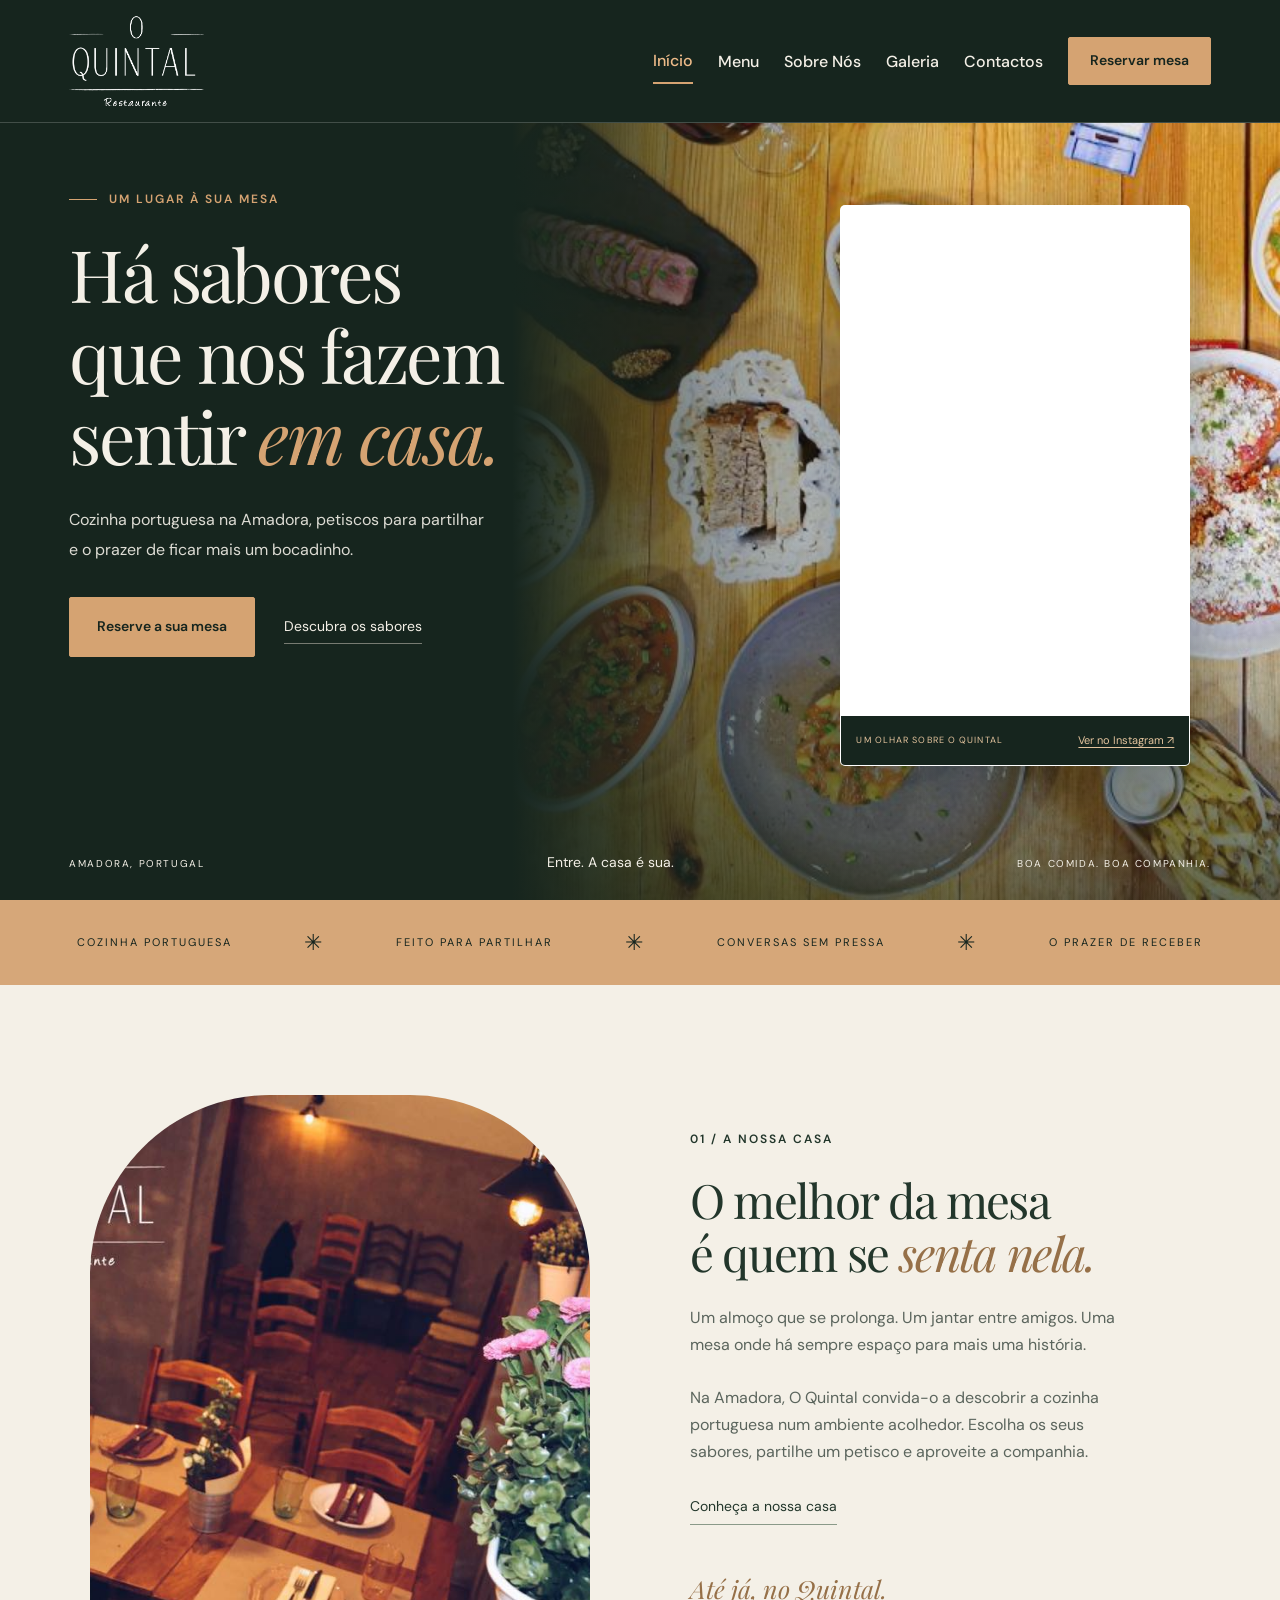
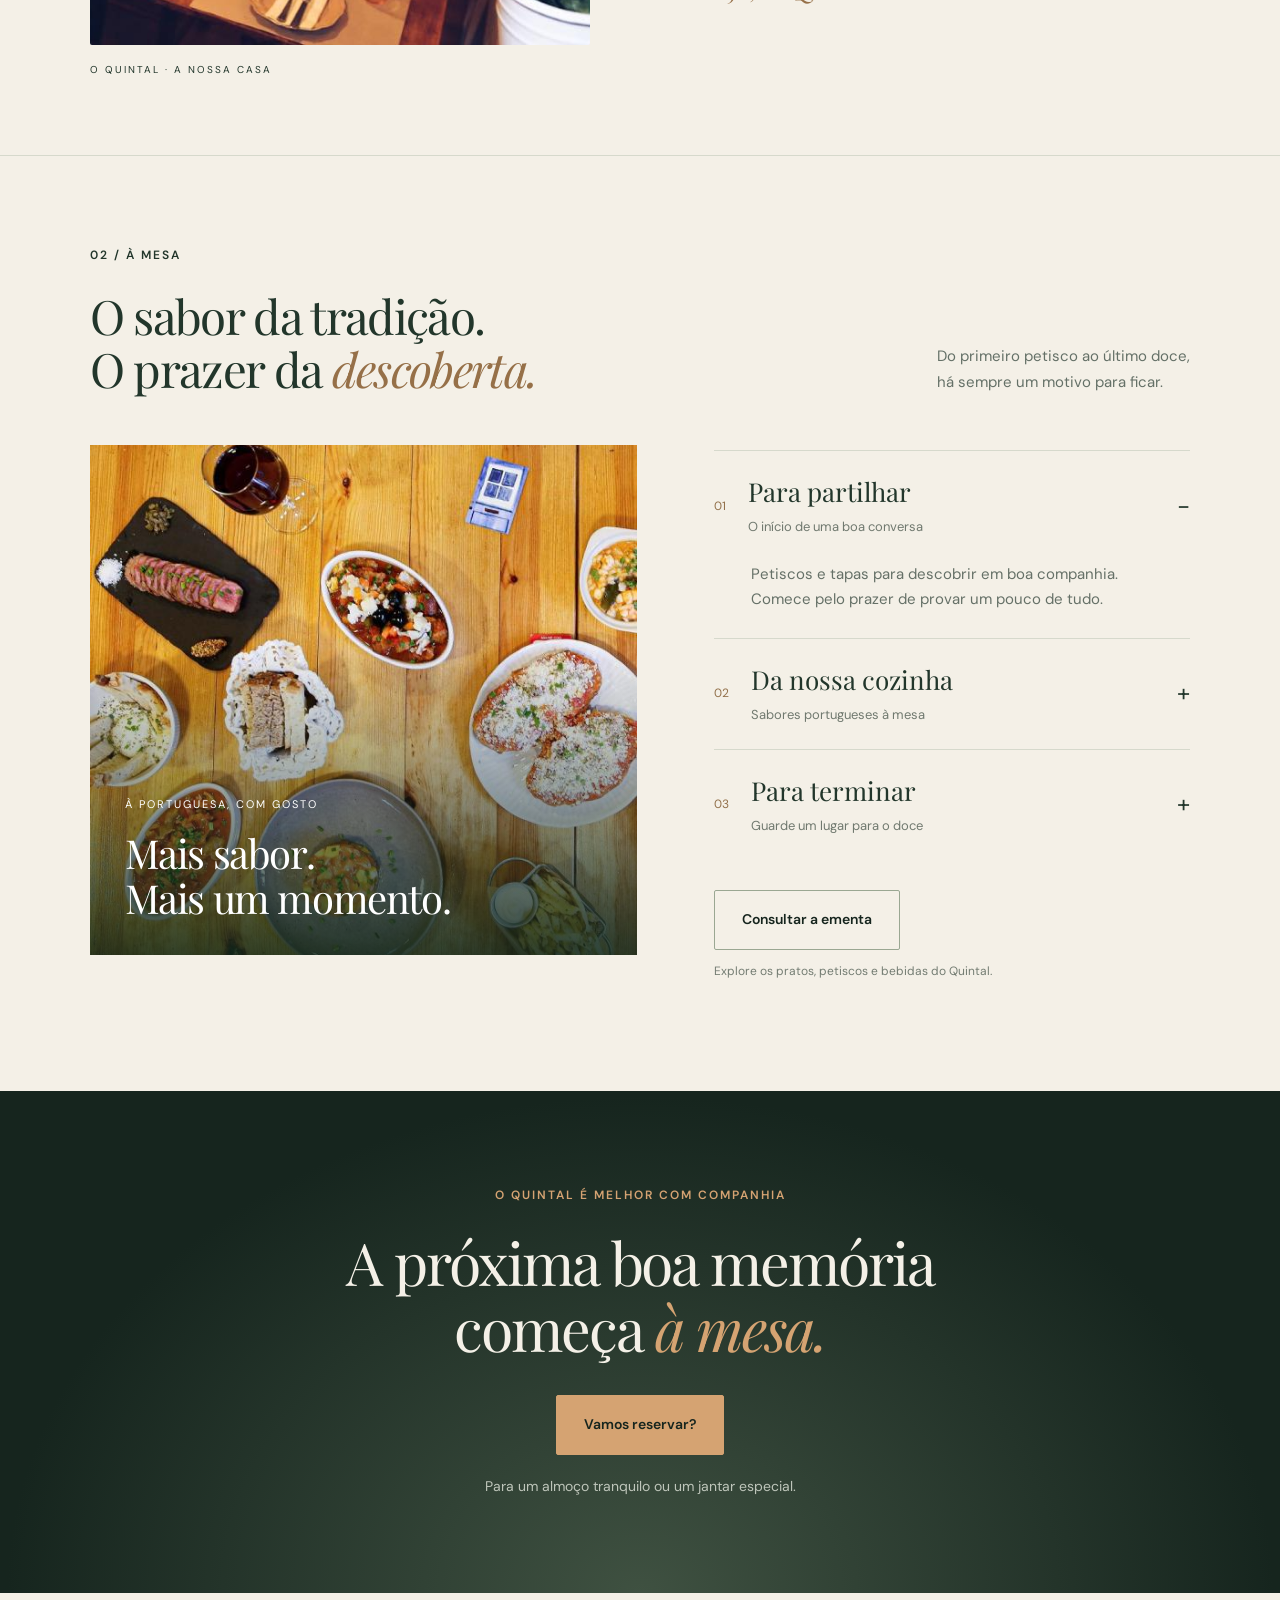
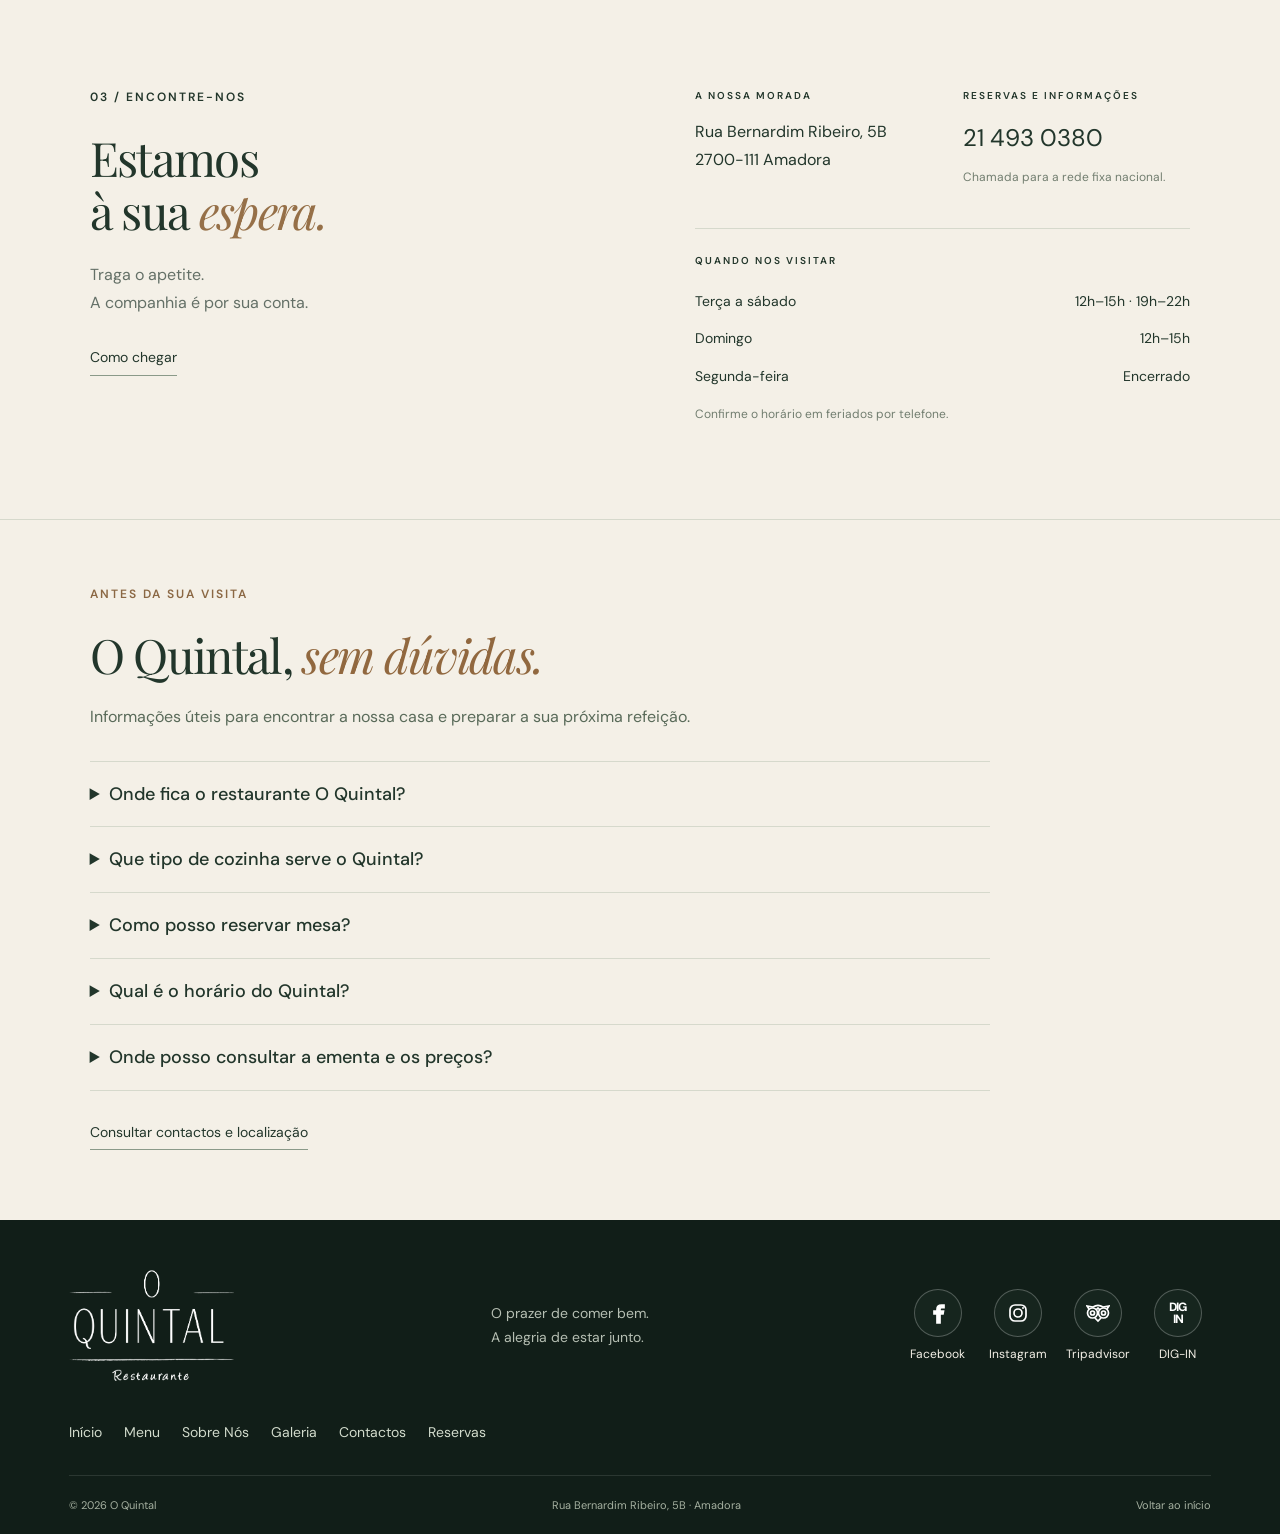
==== commit 15e1662c: "Improve local search and AI discovery with structured restaurant data and sitemap" ====
--- a/index.html
+++ b/index.html
@@ -2,22 +2,40 @@
 <html lang="pt-PT">
 <head>
 <meta charset="UTF-8"><meta name="viewport" content="width=device-width,initial-scale=1">
-<title>O Quintal | Restaurante na Amadora</title>
-<meta name="description" content="Cozinha portuguesa, petiscos e boa companhia. Conheça O Quintal, na Amadora, e reserve a sua mesa pelo telefone 21 493 0380.">
+<title>O Quintal | Restaurante de cozinha portuguesa na Amadora</title>
+<meta name="description" content="Restaurante O Quintal, na Amadora: cozinha portuguesa, petiscos e opções vegetarianas. Rua Bernardim Ribeiro, 5B. Consulte a ementa e reserve online.">
 <meta name="theme-color" content="#16251e">
 <link rel="icon" type="image/svg+xml" href="data:image/svg+xml,%3Csvg xmlns='http://www.w3.org/2000/svg' viewBox='0 0 64 64'%3E%3Crect width='64' height='64' rx='14' fill='%2316251e'/%3E%3Ctext x='32' y='46' text-anchor='middle' font-size='47' font-family='Georgia' fill='%23e4c49e'%3EQ%3C/text%3E%3C/svg%3E">
-<link rel="stylesheet" href="style.css"><link rel="stylesheet" href="pages.css?v=home-video-1">
+<link rel="stylesheet" href="style.css"><link rel="stylesheet" href="pages.css?v=geo-1">
+
+<link rel="canonical" href="https://vndesignwork-creator.github.io/o-quintal/">
+<meta name="robots" content="index,follow,max-image-preview:large">
+<link rel="sitemap" type="application/xml" href="https://vndesignwork-creator.github.io/o-quintal/sitemap.xml">
+<meta property="og:type" content="website">
+<meta property="og:locale" content="pt_PT">
+<meta property="og:site_name" content="O Quintal">
+<meta property="og:title" content="O Quintal | Restaurante de cozinha portuguesa na Amadora">
+<meta property="og:description" content="Restaurante O Quintal, na Amadora: cozinha portuguesa, petiscos e opções vegetarianas. Rua Bernardim Ribeiro, 5B. Consulte a ementa e reserve online.">
+<meta property="og:url" content="https://vndesignwork-creator.github.io/o-quintal/">
+<meta property="og:image" content="https://vndesignwork-creator.github.io/o-quintal/assets/hero.jpg">
+<meta property="og:image:alt" content="Sabores e ambiente do restaurante O Quintal, na Amadora">
+<meta name="twitter:card" content="summary_large_image">
+<meta name="twitter:title" content="O Quintal | Restaurante de cozinha portuguesa na Amadora">
+<meta name="twitter:description" content="Restaurante O Quintal, na Amadora: cozinha portuguesa, petiscos e opções vegetarianas. Rua Bernardim Ribeiro, 5B. Consulte a ementa e reserve online.">
+<meta name="twitter:image" content="https://vndesignwork-creator.github.io/o-quintal/assets/hero.jpg">
+<script type="application/ld+json">{"@context":"https://schema.org","@graph":[{"@type":"Restaurant","@id":"https://vndesignwork-creator.github.io/o-quintal/#restaurante","name":"O Quintal","url":"https://vndesignwork-creator.github.io/o-quintal/","description":"Restaurante de cozinha portuguesa e petiscos na Amadora.","image":["https://vndesignwork-creator.github.io/o-quintal/assets/hero.jpg","https://vndesignwork-creator.github.io/o-quintal/assets/casa.jpg"],"logo":"https://vndesignwork-creator.github.io/o-quintal/assets/logo-o-quintal.png","telephone":"+351214930380","address":{"@type":"PostalAddress","streetAddress":"Rua Bernardim Ribeiro, 5B","addressLocality":"Amadora","postalCode":"2700-111","addressCountry":"PT"},"servesCuisine":["Portuguesa"],"hasMenu":"https://vndesignwork-creator.github.io/o-quintal/menu.html","acceptsReservations":"https://www.zomatobook.com/widget/makereservation03.aspx?id=WQ58ORN2O","openingHoursSpecification":[{"@type":"OpeningHoursSpecification","dayOfWeek":["Tuesday","Wednesday","Thursday","Friday","Saturday","Sunday"],"opens":"12:00","closes":"15:00"},{"@type":"OpeningHoursSpecification","dayOfWeek":["Tuesday","Wednesday","Thursday","Friday","Saturday"],"opens":"19:00","closes":"22:00"}],"sameAs":["https://www.facebook.com/oquintalrest/","https://www.instagram.com/oquintalrestaurante_/","https://www.tripadvisor.pt/Restaurant_Review-g1132025-d11916963-Reviews-O_Quintal-Amadora_Lisbon_District_Central_Portugal.html","https://www.dig-in.pt/r/18425560/o-quintal-venteira"]},{"@type":"WebSite","@id":"https://vndesignwork-creator.github.io/o-quintal/#website","url":"https://vndesignwork-creator.github.io/o-quintal/","name":"O Quintal","inLanguage":"pt-PT","publisher":{"@id":"https://vndesignwork-creator.github.io/o-quintal/#restaurante"}},{"@type":"WebPage","@id":"https://vndesignwork-creator.github.io/o-quintal/#pagina","url":"https://vndesignwork-creator.github.io/o-quintal/","name":"O Quintal | Restaurante de cozinha portuguesa na Amadora","description":"Restaurante O Quintal, na Amadora: cozinha portuguesa, petiscos e opções vegetarianas. Rua Bernardim Ribeiro, 5B. Consulte a ementa e reserve online.","inLanguage":"pt-PT","isPartOf":{"@id":"https://vndesignwork-creator.github.io/o-quintal/#website"},"about":{"@id":"https://vndesignwork-creator.github.io/o-quintal/#restaurante"}}]}</script>
 </head>
 <body>
 <a class="skip" href="#main">Saltar para o conteúdo</a>
 <header class="header"><a class="brand brand-logo" href="index.html" aria-label="O Quintal, início"><img src="assets/logo-o-quintal.png" alt="O Quintal Restaurante" width="2132" height="2134"></a><button class="menu-toggle" aria-expanded="false" aria-controls="navigation">Menu <span aria-hidden="true">☰</span></button><nav id="navigation" aria-label="Navegação principal"><a href="index.html" aria-current="page">Início</a><a href="menu.html">Menu</a><a href="sobre-nos.html">Sobre Nós</a><a href="galeria.html">Galeria</a><a href="contactos.html">Contactos</a><a class="button small" href="reservas.html">Reservar mesa</a></nav></header>
 <main id="main">
-<section class="hero hero-with-video" id="inicio"><div class="hero-image" role="img" aria-label="Sabores e ambiente do restaurante O Quintal"></div><div class="hero-content"><p class="eyebrow"><span></span> UM LUGAR À SUA MESA</p><h1>Há sabores<br>que nos fazem<br>sentir <em>em casa.</em></h1><p class="hero-intro">Cozinha portuguesa, petiscos para partilhar<br class="desktop"> e o prazer de ficar mais um bocadinho.</p><div class="hero-actions"><a class="button" href="reservas.html">Reserve a sua mesa</a><a class="text-link" href="menu.html">Descubra os sabores</a></div></div><figure class="hero-video"><iframe src="https://www.instagram.com/p/DaAhkTTsJ27/embed/" title="Vídeo do Quintal no Instagram" allow="encrypted-media; fullscreen; picture-in-picture" referrerpolicy="strict-origin-when-cross-origin" allowfullscreen></iframe><figcaption><span>UM OLHAR SOBRE O QUINTAL</span><a href="https://www.instagram.com/p/DaAhkTTsJ27/" target="_blank" rel="noopener noreferrer">Ver no Instagram ↗</a></figcaption></figure><div class="hero-bottom"><span>AMADORA, PORTUGAL</span><a href="#casa">Entre. A casa é sua.</a><span>BOA COMIDA. BOA COMPANHIA.</span></div></section>
+<section class="hero hero-with-video" id="inicio"><div class="hero-image" role="img" aria-label="Sabores e ambiente do restaurante O Quintal"></div><div class="hero-content"><p class="eyebrow"><span></span> UM LUGAR À SUA MESA</p><h1>Há sabores<br>que nos fazem<br>sentir <em>em casa.</em></h1><p class="hero-intro">Cozinha portuguesa na Amadora, petiscos para partilhar<br class="desktop"> e o prazer de ficar mais um bocadinho.</p><div class="hero-actions"><a class="button" href="reservas.html">Reserve a sua mesa</a><a class="text-link" href="menu.html">Descubra os sabores</a></div></div><figure class="hero-video"><iframe src="https://www.instagram.com/p/DaAhkTTsJ27/embed/" title="Vídeo do Quintal no Instagram" allow="encrypted-media; fullscreen; picture-in-picture" referrerpolicy="strict-origin-when-cross-origin" allowfullscreen></iframe><figcaption><span>UM OLHAR SOBRE O QUINTAL</span><a href="https://www.instagram.com/p/DaAhkTTsJ27/" target="_blank" rel="noopener noreferrer">Ver no Instagram ↗</a></figcaption></figure><div class="hero-bottom"><span>AMADORA, PORTUGAL</span><a href="#casa">Entre. A casa é sua.</a><span>BOA COMIDA. BOA COMPANHIA.</span></div></section>
 <div class="ribbon"><span>COZINHA PORTUGUESA</span><i>✳</i><span>FEITO PARA PARTILHAR</span><i>✳</i><span>CONVERSAS SEM PRESSA</span><i>✳</i><span>O PRAZER DE RECEBER</span></div>
 <section class="story section" id="casa"><div class="story-photo"><img src="assets/casa.jpg" alt="Um olhar sobre o ambiente do restaurante O Quintal" loading="lazy"><span class="image-caption">O QUINTAL · A NOSSA CASA</span></div><div class="story-copy"><p class="eyebrow">01 / A NOSSA CASA</p><h2>O melhor da mesa<br>é quem se <em>senta nela.</em></h2><p>Um almoço que se prolonga. Um jantar entre amigos. Uma mesa onde há sempre espaço para mais uma história.</p><p>Na Amadora, O Quintal convida-o a descobrir a cozinha portuguesa num ambiente acolhedor. Escolha os seus sabores, partilhe um petisco e aproveite a companhia.</p><a href="sobre-nos.html" class="text-link dark">Conheça a nossa casa</a><div class="signature">Até já, no Quintal.</div></div></section>
 <section class="food section" id="mesa"><div class="section-top"><div><p class="eyebrow">02 / À MESA</p><h2>O sabor da tradição.<br>O prazer da <em>descoberta.</em></h2></div><p>Do primeiro petisco ao último doce,<br>há sempre um motivo para ficar.</p></div><div class="food-grid"><div class="food-main"><img src="assets/mesa.jpg" alt="Um prato servido no restaurante O Quintal" loading="lazy"><div class="food-overlay"><span>À PORTUGUESA, COM GOSTO</span><h3>Mais sabor.<br>Mais um momento.</h3></div></div><div class="food-list"><button class="food-category" aria-expanded="true" aria-controls="petiscos"><span class="number">01</span><span><strong>Para partilhar</strong><small>O início de uma boa conversa</small></span><b>−</b></button><div id="petiscos" class="category-description">Petiscos e tapas para descobrir em boa companhia. Comece pelo prazer de provar um pouco de tudo.</div><button class="food-category" aria-expanded="false" aria-controls="cozinha"><span class="number">02</span><span><strong>Da nossa cozinha</strong><small>Sabores portugueses à mesa</small></span><b>+</b></button><div id="cozinha" class="category-description" hidden>Peixe, carne e opções vegetarianas. Consulte a ementa atual e escolha o que lhe apetece hoje.</div><button class="food-category" aria-expanded="false" aria-controls="doces"><span class="number">03</span><span><strong>Para terminar</strong><small>Guarde um lugar para o doce</small></span><b>+</b></button><div id="doces" class="category-description" hidden>Uma sobremesa, um café e mais uns minutos à conversa. Termine a refeição ao seu ritmo.</div><a class="button outline" href="menu.html">Consultar a ementa</a><p class="menu-note">Explore os pratos, petiscos e bebidas do Quintal.</p></div></div></section>
 <section class="invitation"><p class="eyebrow">O QUINTAL É MELHOR COM COMPANHIA</p><h2>A próxima boa memória<br>começa <em>à mesa.</em></h2><a class="button" href="reservas.html">Vamos reservar?</a><span>Para um almoço tranquilo ou um jantar especial.</span></section>
 <section class="visit section" id="visita"><div class="visit-heading"><p class="eyebrow">03 / ENCONTRE-NOS</p><h2>Estamos<br>à sua <em>espera.</em></h2><p>Traga o apetite.<br>A companhia é por sua conta.</p><a class="text-link dark" href="https://www.google.com/maps/search/?api=1&query=O+Quintal+Rua+Bernardim+Ribeiro+5B+Amadora" target="_blank" rel="noopener">Como chegar</a></div><div class="visit-details"><div><p class="eyebrow">A NOSSA MORADA</p><p>Rua Bernardim Ribeiro, 5B<br>2700-111 Amadora</p></div><div><p class="eyebrow">RESERVAS E INFORMAÇÕES</p><a class="phone" href="tel:+351214930380">21 493 0380</a><small>Chamada para a rede fixa nacional.</small></div><div class="hours"><p class="eyebrow">QUANDO NOS VISITAR</p><dl><div><dt>Terça a sábado</dt><dd>12h–15h · 19h–22h</dd></div><div><dt>Domingo</dt><dd>12h–15h</dd></div><div><dt>Segunda-feira</dt><dd>Encerrado</dd></div></dl><small>Confirme o horário em feriados por telefone.</small></div></div></section>
+<section class="section local-faq" id="perguntas-frequentes"><p class="eyebrow">ANTES DA SUA VISITA</p><h2>O Quintal, <em>sem dúvidas.</em></h2><p class="faq-intro">Informações úteis para encontrar a nossa casa e preparar a sua próxima refeição.</p><div class="faq-list"><details><summary>Onde fica o restaurante O Quintal?</summary><p>O Quintal fica na Rua Bernardim Ribeiro, 5B, 2700-111 Amadora, Portugal. Consulte os percursos na página de contactos.</p></details><details><summary>Que tipo de cozinha serve o Quintal?</summary><p>O Quintal serve cozinha portuguesa, com petiscos para partilhar, pratos de peixe e carne, opções vegetarianas e sobremesas. Consulte a ementa para conhecer as escolhas disponíveis.</p></details><details><summary>Como posso reservar mesa?</summary><p>Pode reservar online no módulo Zomato Book da página de reservas ou ligar 21 493 0380 (chamada para a rede fixa nacional). O pedido alternativo por email só fica confirmado após contacto da equipa.</p></details><details><summary>Qual é o horário do Quintal?</summary><p>De terça a sábado, o horário indicado é das 12h às 15h e das 19h às 22h. Ao domingo, abre das 12h às 15h. Encerra à segunda-feira. Confirme o horário em feriados por telefone.</p></details><details><summary>Onde posso consultar a ementa e os preços?</summary><p>A página Menu apresenta os pratos, petiscos, bebidas e preços transcritos da ementa disponibilizada. A disponibilidade e os preços atuais devem ser confirmados com o restaurante.</p></details></div><a class="text-link dark" href="contactos.html">Consultar contactos e localização</a></section>
 </main>
 <footer><div class="footer-top"><a href="index.html" class="brand brand-logo"><img src="assets/logo-o-quintal.png" alt="O Quintal Restaurante" width="2132" height="2134"></a><p>O prazer de comer bem.<br>A alegria de estar junto.</p><nav class="social-links" aria-label="Redes e plataformas do Quintal"><a href="https://www.facebook.com/oquintalrest/" target="_blank" rel="noopener noreferrer" aria-label="O Quintal no Facebook (abre numa nova janela)"><span class="social-icon" aria-hidden="true"><img src="assets/social-facebook.svg" width="24" height="24" alt=""></span><span>Facebook</span></a><a href="https://www.instagram.com/oquintalrestaurante_/" target="_blank" rel="noopener noreferrer" aria-label="O Quintal no Instagram (abre numa nova janela)"><span class="social-icon" aria-hidden="true"><img src="assets/social-instagram.svg" width="24" height="24" alt=""></span><span>Instagram</span></a><a href="https://www.tripadvisor.pt/Restaurant_Review-g1132025-d11916963-Reviews-O_Quintal-Amadora_Lisbon_District_Central_Portugal.html" target="_blank" rel="noopener noreferrer" aria-label="O Quintal no Tripadvisor (abre numa nova janela)"><span class="social-icon" aria-hidden="true"><img src="assets/social-tripadvisor.svg" width="24" height="24" alt=""></span><span>Tripadvisor</span></a><a href="https://www.dig-in.pt/r/18425560/o-quintal-venteira" target="_blank" rel="noopener noreferrer" aria-label="O Quintal no DIG-IN (abre numa nova janela)"><span class="social-icon" aria-hidden="true"><b class="digin-mark">DIG<br>IN</b></span><span>DIG-IN</span></a></nav></div><nav class="footer-nav" aria-label="Navegação de rodapé"><a href="index.html">Início</a><a href="menu.html">Menu</a><a href="sobre-nos.html">Sobre Nós</a><a href="galeria.html">Galeria</a><a href="contactos.html">Contactos</a><a href="reservas.html">Reservas</a></nav><div class="footer-bottom"><span>© <span id="year">2026</span> O Quintal</span><span>Rua Bernardim Ribeiro, 5B · Amadora</span><a href="#main">Voltar ao início</a></div></footer>
 <dialog id="reservation"><button class="dialog-close" aria-label="Fechar">×</button><p class="eyebrow">UM LUGAR À SUA MESA</p><h2>Marcamos<br><em>um encontro?</em></h2><p>As reservas são feitas por telefone. Ligue-nos para combinar o dia, a hora e o número de pessoas.</p><a class="button" href="tel:+351214930380">Ligar · 21 493 0380</a><small>Chamada para a rede fixa nacional.<br>A reserva fica confirmada diretamente com o restaurante.</small></dialog>
--- a/pages.css
+++ b/pages.css
@@ -85,3 +85,5 @@
 .hero-video figcaption>span{font-size:9px;letter-spacing:1.1px}.hero-video figcaption a{text-decoration:underline;text-underline-offset:3px;white-space:nowrap}
 @media(max-width:1100px) and (min-width:941px){.hero-video{right:5%;width:320px}.hero-with-video h1{font-size:60px}.hero-with-video .hero-actions{gap:18px;flex-wrap:wrap}}
 @media(max-width:940px){.hero-with-video{height:auto;min-height:0;max-height:none}.hero-with-video .hero-content{max-width:none;padding:170px 6% 40px}.hero-video{position:relative;top:auto;right:auto;width:350px;max-width:88%;margin:0 auto 115px}.hero-video iframe{height:510px}.hero-with-video .hero-bottom{bottom:30px}.hero-with-video .hero-bottom>span:last-child{display:none}}
+.local-faq{border-top:1px solid var(--line);padding-top:65px;padding-bottom:70px}.local-faq>.eyebrow{color:#8b6844}.local-faq h2 em{color:#91683f}.faq-intro{margin:22px 0 30px;color:#596a59;max-width:650px}
+.faq-list{max-width:900px}.faq-list details{border-top:1px solid var(--line);padding:18px 0}.faq-list details:last-child{border-bottom:1px solid var(--line)}.faq-list summary{cursor:pointer;font-size:18px;font-weight:500;line-height:1.6}.faq-list summary:focus-visible{outline:2px solid #91683f;outline-offset:5px}.faq-list p{font-size:15px;line-height:1.9;color:#596a59;padding:15px 0 5px;max-width:800px}.local-faq>.text-link{margin-top:25px}
